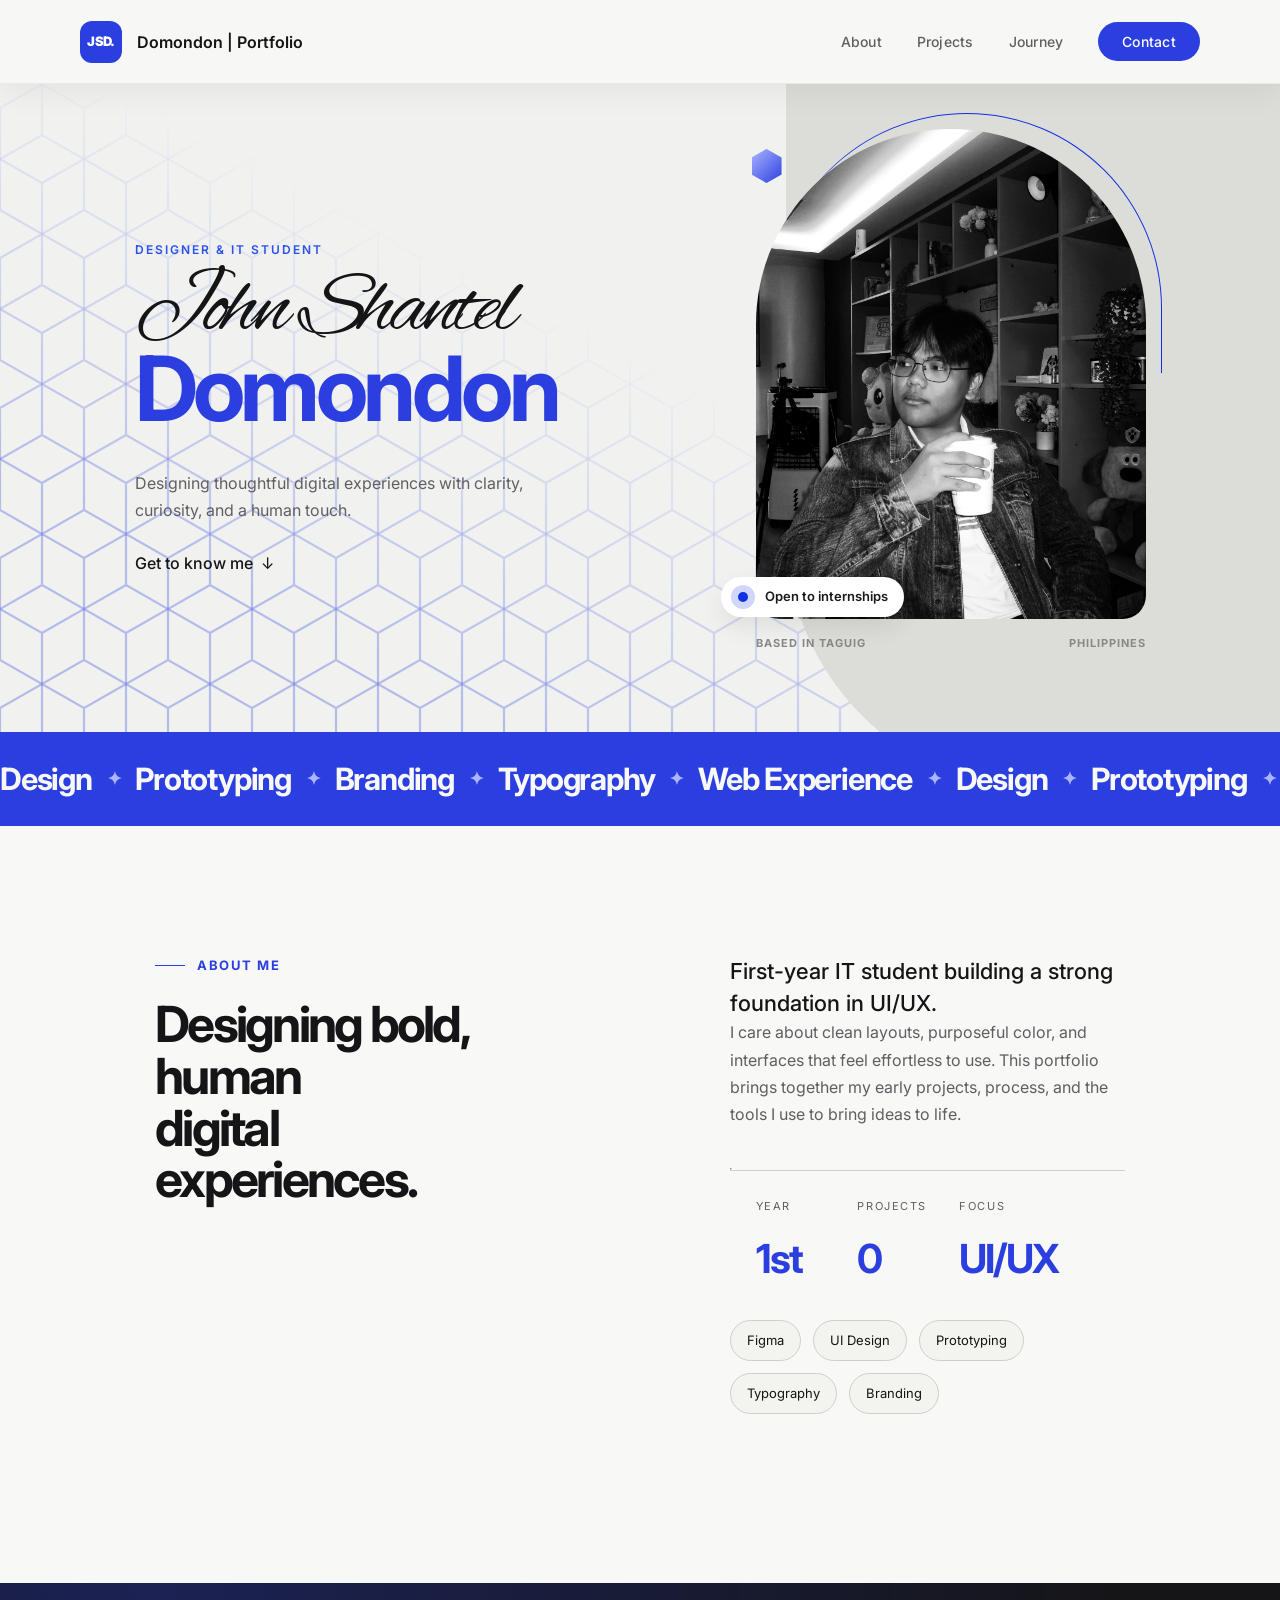
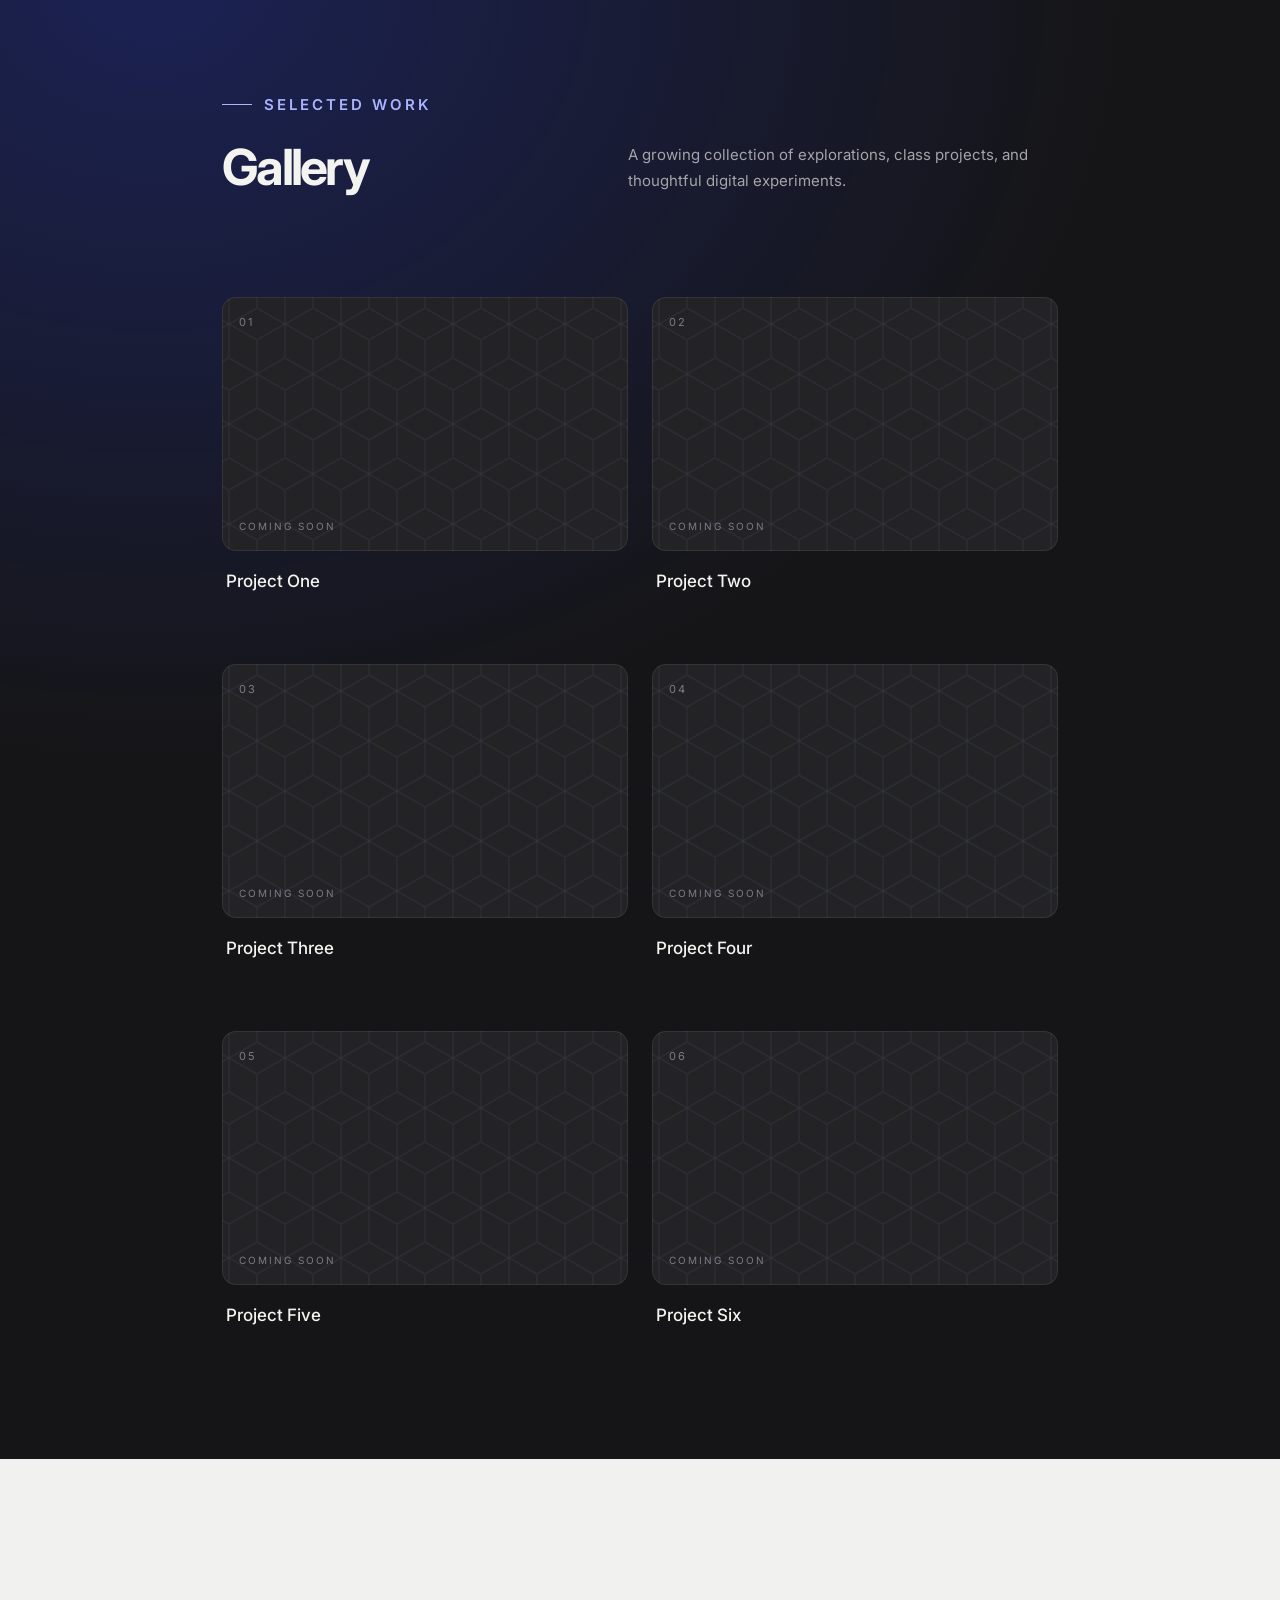
==== index.html @ c6bfe49c "change file location" ====
<!DOCTYPE html>
<html lang="en">
<head>
    <meta charset="UTF-8">
    <meta name="viewport" content="width=device-width, initial-scale=1.0">
    <link rel="stylesheet" href="style.css">
    <link rel="preconnect" href="https://fonts.googleapis.com">
    <link rel="preconnect" href="https://fonts.gstatic.com" crossorigin>
    <link href="https://fonts.googleapis.com/css2?family=Inter:wght@400;500;600;700;800;900&display=swap" rel="stylesheet">
    <link href="https://fonts.googleapis.com/css2?family=Alex+Brush&family=Caveat:wght@700&family=Dancing+Script:wght@700&family=Satisfy&display=swap" rel="stylesheet">
    <title>Domondon | Portfolio</title>
</head>
<body>
    <header class="main">
        <div class="logo-wrapper">
            <div class="logo-badge">JSD.</div>
            <a href="#" class="logo-name">Domondon | Portfolio</a>
        </div>
        
        <nav class="nav-links">
    <!-- Change the href to match the section ID -->
    <a href="#about" class="nav-btn">About</a> 
    <a href="#Projects" class="nav-btn">Projects</a>
    <a href="#" class="nav-btn">Journey</a>
    <a href="#contact" class="contact-btn">Contact</a>
    </nav>

    </header>

    <div class="hero">

    <section class="home">
            <div class="hero-panel"></div>
        <div class="home-container ">
            <div class="home-text">
                <h4 class="home-desit">DESIGNER & IT STUDENT</h4>
                <h1 class="home-firstname">John Shantel<br><span class="home-lastname">Domondon</span></h1>
                <p class="tagline">Designing thoughtful digital experiences with clarity, curiosity, and a human touch.</p>
                <a href="#about" class="cta-link">Get to know me</a>
             </div>
   </div>
   
<div class="home-image-container">
        <!-- The offset blue border (Replaces your old ::before) -->
        <div class="decorative-outline"></div>
        <!-- The actual image in the arch -->
        <div class="arch-frame">    
            <img src="port.jpeg" alt="John Shantel">
        </div>
        
        <!-- The floating badge -->
        <div class="internship-badge">
            <div class="badge-icon-wrapper"><span class="dot"></span></div>
            Open to internships
        </div>
        
        <!-- Bottom Location Text -->
        <div class="image-footer">
            <span class="caption-left">BASED IN TAGUIG</span>
            <span class="caption-right">PHILIPPINES</span>
        </div>
    </div>
</div>
    </section>
</section>
<section>
  <div class="skills-banner">
    <div class="skill-track">
        <span class="track-text">Design <span class="star">✦</span> Prototyping <span class="star">✦</span> Branding <span class="star">✦</span> Typography <span class="star">✦</span> Web Experience <span class="star">✦</span></span>
        
        <span class="track-text">Design <span class="star">✦</span> Prototyping <span class="star">✦</span> Branding <span class="star">✦</span> Typography <span class="star">✦</span> Web Experience <span class="star">✦</span></span>
        
        <span class="track-text">Design <span class="star">✦</span> Prototyping <span class="star">✦</span> Branding <span class="star">✦</span> Typography <span class="star">✦</span> Web Experience <span class="star">✦</span></span>
        
        <span class="track-text">Design <span class="star">✦</span> Prototyping <span class="star">✦</span> Branding <span class="star">✦</span> Typography <span class="star">✦</span> Web Experience <span class="star">✦</span></span>
    </div>
</div>
</section>

<section class="about-section" id="about">
    <div class="about-container">
        
        <!-- Left Column: Large Heading -->
        <div class="about-left">
            <div class="section-label">
                <span class="label-line"></span> ABOUT ME
            </div>
            <h2 class="about-left-text">Designing bold,<br>human<br>digital<br>experiences.</h2>
        </div>

        <!-- Right Column: Details, Stats, and Tags -->
        <div class="about-right">
            <h2 class="about-right1">First-year IT student building a strong foundation in UI/UX.</h2>
            
        <div class="about-right2"> 
            <p>I care about clean layouts, purposeful color, and interfaces that feel effortless to use. This portfolio brings together my early projects, process, and the tools I use to bring ideas to life.</p>
        </div>  

            <hr class="about-divider">
            
            <div class="stats-row">
                <div class="stat-block">
                    <span class="stat-title">YEAR</span>
                    <span class="stat-number">1st</span>
                </div>
                <div class="stat-block">
                    <span class="stat-title">PROJECTS</span>
                    <span class="stat-number">0</span>
                </div>
                <div class="stat-block">
                    <span class="stat-title">FOCUS</span>
                    <span class="stat-number">UI/UX</span>
                </div>
            </div>

            <div class="tags-row">
                <span class="pill-tag">Figma</span>
                <span class="pill-tag">UI Design</span>
                <span class="pill-tag">Prototyping</span>
                <span class="pill-tag">Typography</span>
                <span class="pill-tag">Branding</span>
            </div>
        </div>
        
    </div>


 </section> 

<section class="projects-section" id="Projects">
    <div class="projects-container">

        <div class="works-label">
            <span class="section-line"></span>
            <span class="works">Selected Work</span>
        </div>

        <div class="projects-head">
            <span class="gallery-text">Gallery</span>
            <span class="brief">A growing collection of explorations, class projects, and thoughtful digital experiments.</span>
        </div>

        <div class="gallery-container">

            <article class="gallery-projects">
                <div class="project-thumb">
                    <span class="view-pill">View project ↗</span>
                    <span class="project-no">01</span>
                    <span class="coming-soon">COMING SOON</span>
                </div>
                <div class="project-meta">
                    <div>
                        <span class="project-item">Project One</span>
                    </div>
                </div>
            </article>

            <article class="gallery-projects">
                <div class="project-thumb">
                    <span class="view-pill">View project ↗</span>
                    <span class="project-no">02</span>
                    <span class="coming-soon">COMING SOON</span>
                </div>
                <div class="project-meta">
                    <div>
                        <span class="project-item">Project Two</span>
                    </div>
                </div>


            </article>

                        <article class="gallery-projects">
                <div class="project-thumb">
                    <span class="view-pill">View project ↗</span>
                    <span class="project-no">03</span>
                    <span class="coming-soon">COMING SOON</span>
                </div>
                <div class="project-meta">
                    <div>
                        <span class="project-item">Project Three</span>
                    </div>
                </div>
            </article>

            </article>

                        <article class="gallery-projects">
                <div class="project-thumb">
                    <span class="view-pill">View project ↗</span>
                    <span class="project-no">04</span>
                    <span class="coming-soon">COMING SOON</span>
                </div>
                <div class="project-meta">
                    <div>
                        <span class="project-item">Project Four</span>
                    </div>
                </div>
            </article>


            </article>

                        <article class="gallery-projects">
                <div class="project-thumb">
                    <span class="view-pill">View project ↗</span>
                    <span class="project-no">05</span>
                    <span class="coming-soon">COMING SOON</span>
                </div>
                <div class="project-meta">
                    <div>
                        <span class="project-item">Project Five</span>
                    </div>
                </div>
            </article>

            </article>

                        <article class="gallery-projects">
                <div class="project-thumb">
                    <span class="view-pill">View project ↗</span>
                    <span class="project-no">06</span>
                    <span class="coming-soon">COMING SOON</span>
                </div>
                <div class="project-meta">
                    <div>
                        <span class="project-item">Project Six</span>
                    </div>  
                </div>
            </article>
        </div>
    </div>
</section>





</section>



<script>
  const hero = document.querySelector('.hero');
  let mx = 0, my = 0, inside = false;

  function updateSpotlight() {  
    const r = hero.getBoundingClientRect();
    hero.style.setProperty('--x', (mx - r.left) + 'px');
    hero.style.setProperty('--y', (my - r.top) + 'px');

    // on only while the mouse is over the navbar or the hero
    hero.classList.toggle('is-active', inside && my <= r.bottom);
  }

  document.addEventListener('mousemove', (e) => {
    mx = e.clientX;
    my = e.clientY;
    inside = true;
    updateSpotlight();
  });

  // hide when the mouse leaves the browser window
  document.documentElement.addEventListener('mouseleave', () => {
    inside = false;
    hero.classList.remove('is-active');
  });

  window.addEventListener('scroll', () => { if (inside) updateSpotlight(); });

const header = document.querySelector('header.main');
window.addEventListener('scroll', () => {
    header.classList.toggle('scrolled', window.scrollY > 40);
});


document.querySelectorAll('.project-thumb').forEach((card) => {
  card.addEventListener('mousemove', (e) => {
    const r = card.getBoundingClientRect();
    card.style.setProperty('--mx', (e.clientX - r.left) + 'px');
    card.style.setProperty('--my', (e.clientY - r.top) + 'px');
  });
});

</script>   

</body>
</html>
---- style.css ----
/* Base Resets */
* {
    margin: 0;
    padding: 0;
    box-sizing: border-box;
    font-family: 'Inter', sans-serif;
}

html {
    scroll-behavior: smooth;
}

body {
    background-color: #f1f2f0; /* Light off-white background matching the target */
    line-height: 1.5;
    width: 100%;
    height: 4316px;
    margin: 0 auto; 
    overflow-x: hidden; /* Centers the content horizontally */

}

/* --- Header Styles --- */
header.main {
    display: flex;
    width: 100%;
    height: 84px;
    margin: 0 auto;
    padding: 0 80px;
    justify-content: space-between;
    align-items: center;
    
    position: sticky;
    top: 0px !important;
    margin-top: 0px !important;
    z-index: 100;
    
    background-color: rgba(248, 248, 246, 0.85); 
    backdrop-filter: blur(12px);
    border-bottom: 1px solid rgba(0, 0, 0, 0.05);
    box-shadow: 0 8px 32px rgba(0, 0, 0, 0.06);

    transition: height 0.3s ease, background-color 0.3s ease, box-shadow 0.3s ease;
}

header.main.scrolled {
    height: 68px;
    background-color: rgba(248, 248, 246, 0.95);
    box-shadow: 0 4px 20px rgba(43, 63, 224, 0.1);
}   

/* Logo Area */
.logo-wrapper {
    display: flex;
    align-items: center;
    gap: 15px;
}

.logo-badge {
    display: flex;
    width: 42px;
    height: 42px;
    align-items: center;
    justify-content: center;
    border-radius: 12px;
    background: #2B3FE0;
    color: #FFF;
    font-family: Inter;
    font-size: 13px;
    font-style: normal;
    font-weight: 900;
    letter-spacing: -0.6px;
    transition: transform 0.4s cubic-bezier(0.34, 1.56, 0.64, 1);
    animation: logo-drop 0.7s cubic-bezier(0.34, 1.56, 0.64, 1) both;
}

.logo-wrapper:hover .logo-badge {
   transform: scale(1.12) rotate(-6deg);
}

@keyframes logo-drop {
    from { opacity: 0; transform: translateY(-20px) scale(0.6); }
    to   { opacity: 1; transform: none; }
}

.logo-name {
    text-decoration: none;
    color: #151517;
    font-weight: 600;
    font-size: 16px;
    position: relative;
}

.logo-name::after {
    content: "";
    position: absolute;
    left: 0;
    bottom: -4px;
    width: 100%;
    height: 2px;
    background: #2B3FE0;
    transform: scaleX(0);
    transform-origin: right;
    transition: transform 0.3s ease;
}

.logo-wrapper:hover .logo-name::after {
    transform: scaleX(1);
    transform-origin: left;
}   

/* Navigation Area */
.nav-links {
    display: flex;
    align-items: center; /* Updated from flex-start to center so the button aligns vertically */
    gap: 34.825px; /* Preserves your exact original spacing */
}

.nav-links a {
    color: #5F5F63; /* Preserves your original grey text */
    font-family: Inter;
    font-size: 14px;
    font-style: normal;
    font-weight: 500;
    line-height: 19.5px; /* 150% */
    letter-spacing: 0.26px;
    text-decoration: none;
    transition: color 0.3s ease; /* Adds a smooth fade for the hover effect */
}

.nav-links a:not(.contact-btn) {
    position: relative;
    padding: 6px 0;
}

.nav-links a:not(.contact-btn)::after {
    content: "";
    position: absolute;
    left: 0;
    bottom: 0;
    width: 100%;
    height: 2px;
    background: #2B3FE0;
    transform: scaleX(0);
    transform-origin: right;
    transition: transform 0.3s ease;
}

.nav-links a:not(.contact-btn):hover::after {
    transform: scaleX(1);
    transform-origin: left;
}

.nav-links a:not(.contact-btn):hover {
    color: #2B3FE0; /* Text turns brand blue when hovered */
}

/* The solid Contact button */
.contact-btn {
    background-color: #2B3FE0;
    color: #ffffff !important; /* Overrides the standard grey */
    padding: 10px 24px;
    border-radius: 50px; /* Creates the modern pill shape */
    font-weight: 600; /* Slightly bolder for emphasis */
    transition: all 0.3s ease;
    box-shadow: 0 0 0 0 rgba(43, 63, 224, 0.4);
}

.contact-btn:hover {
    background-color: #1a2a9c; /* Darkens on hover */
    transform: translateY(-2px); /* Slight lift effect */
    box-shadow: 0 8px 24px rgba(43, 63, 224, 0.35);
}

/* --- Hero Section Styles --- */
.hero {
    position: relative;
    width: 100%;
    overflow: hidden;
}

.hero::before {
    content: "";
    position: absolute;
    inset: 0;
    background-image: url("data:image/svg+xml,%3Csvg xmlns='http://www.w3.org/2000/svg' width='56' height='100' viewBox='0 0 56 100'%3E%3Cpath d='M28 66L0 50L0 16L28 0L56 16L56 50L28 66L28 100' fill='none' stroke='%232B3FE0' stroke-opacity='0.3' stroke-width='1.5'/%3E%3Cpath d='M28 0L28 34L0 50L0 84L28 100L56 84L56 50L28 34' fill='none' stroke='%232B3FE0' stroke-opacity='0.3' stroke-width='1.5'/%3E%3C/svg%3E");
    background-size: 84px 150px;
    -webkit-mask-image: linear-gradient(to top right, #000 0%, #000 20%, transparent 55%);
    mask-image: linear-gradient(to top right, #000 0%, #000 20%, transparent 55%);
    pointer-events: none;
    z-index: 0;
    animation: honey-drift 15s linear infinite;
}

@keyframes honey-breathe {
    0%, 100% { opacity: 0.75; }   /* was 0.5 */
    50%      { opacity: 1; }
    to { background-position: 84px 150px; }
}
@keyframes honey-drift {
    to { background-position: 84px 150px; }
}

.hero-panel {
    position: absolute;
    top: -60px;                    /* cancels .home's top padding, so the panel starts at the hero's top edge */
    bottom: -60px;                 /* reaches the blue banner */
    left: calc(100% - 360px);      /* starts slightly inside the photo's left edge */
    right: calc(50% - 50vw);       /* runs to the right edge of the screen */
    background: #DCDDD8;
    border-radius: 0 0 0 260px;    /* big curve at the bottom-left only */
    z-index: -1;                   /* behind the photo and text, above the honeycomb */
}

.hero::after {
    content: "";
    position: absolute;
    inset: 0;
    background: radial-gradient(
        circle 260px at var(--x, 75%) var(--y, 45%),
        rgba(43, 63, 224, 0.18) 0%,
        transparent 70%
    );
    pointer-events: none;
    z-index: 0;
    opacity: 0;
    transition: opacity 0.4s ease;
}
.hero.is-active::after {
    opacity: 1;
}

.home {
    position: relative;
    z-index: 1;               /* keeps content above the honeycomb */
    display: flex;
    justify-content: space-between;
    align-items: center;
    max-width: 1011px;
    width: 100%;
    margin: 0 auto;
    padding: 60px 0;
}

.home-container {
     flex: 1;

}

.home-text > * {
    padding-right: 40px;
        opacity: 0;
    transform: translateY(20px);
    animation: fade-up 1s ease forwards;
}
.home-text > *:nth-child(2) { animation-delay: 0.3s; }
.home-text > *:nth-child(3) { animation-delay: 0.4s; }
.home-text > *:nth-child(4) { animation-delay: 0.5s; }

@keyframes fade-up {
    to { opacity: 1; transform: none; }
}

.home-desit{
color: #2B3FE0;
font-family: Inter;
font-size: 50px;
font-style: normal;
font-weight: 600;
line-height: 18px; /* 150% */
letter-spacing: 2.4px;
text-transform: uppercase;
}

.home-firstname {
   color: #151517;
    font-family: "Alex Brush";
    font-size: 90px;
    font-style: normal;
    font-weight: 400;
    line-height: 65.471px; /* 94% */
    letter-spacing: -4.527px;
}

.home-lastname {
    color: #2B3FE0;
    font-family: "Inter";
    font-size: 95x; /* Scaled down from 100px */
    font-style: normal;
    font-weight: 700;
    line-height: 88px; /* Adjusted to match new font size */
    letter-spacing: -4.527px;
}

.tagline{
 width: 407px;
 color: #5F5F63;
 font-family: Inter;
 font-size: 16px;
 font-style: normal;
 font-weight: 400;
 line-height: 26.4px; /* 165% */
 display: flex;
 padding: 34px 0 28px 0;
 flex-direction: column;
 align-items: flex-start;
}

.cta-link{
display: flex;
padding: 1.891px 268.422px 0 0;
align-items: center;
align-self: stretch;
color: #151517;
font-family: Inter;
font-size: 16px;
font-style: normal;
font-weight: 500;
line-height: 21px; /* 150% */
text-decoration: none;
}
.cta-link::after {
    content: "↓"; /* You can swap this for →, ←, or ↑ */
    font-weight: 400;
    transition: transform 0.3s ease; /* Prepares it for a smooth hover animation */
    margin-left: 8px; /* Adds a little space between the text and the arrow */
}

/* Bonus: Makes the arrow bounce down when you hover over the link */
.cta-link:hover::after {
    transform: translateY(4px); 
}   

.home-text h4 {
    color: #2c52ed;
    letter-spacing: 2px;
    font-size: 12px;
    margin-bottom: 20px;
    text-transform: uppercase;
}   

/* Container for the right side */
.home-image-container {
    position: relative;
    width: 390px; /* A balanced middle-ground width */
    margin-top: -15px; /* A softer lift that won't break the layout */
    margin-bottom: 20px;
}


.home-image-container::before {
    width: 56px;
    height: 64px;
    top: 50px;
    left: -40px;
}

.home-image-container::after {
    content: "";
    position: absolute;
    top: 20px;
    left: -4px;
    width: 30px;
    height: 34px;
    background: linear-gradient(135deg, #AAB4FF, #2B3FE0), rgba(43, 63, 224, 0.18);;
    clip-path: polygon(50% 0, 100% 25%, 100% 75%, 50% 100%, 0 75%, 0 25%);
    z-index: 3;
    animation: float 4s ease-in-out infinite reverse;
}

@keyframes float {
    50% { transform: translateY(-14px); }
}


/* 1. FIXED ARCH FRAME */
.arch-frame {
    position: relative;
    width: 100%;
    height: 490px; /* Scaled proportionally to the 390px width */
    border-radius: 200px 200px 24px 24px; 
    overflow: hidden; 
    z-index: 2;
}

/* 2. FIXED IMAGE (Replaces your old ::after) */
.arch-frame img {
    width: 100%;
    height: 100%;
    object-fit: cover; /* This entirely fixes the stretching issue! */
    filter: grayscale(100%);
    display: block;
    transform: scale(1.15); 
     transition: filter 0.5s ease, transform 0.5s ease;
}

.arch-frame:hover img {
    filter: grayscale(0%);
    transform: scale(1.2);
}

/* 3. FIXED BLUE OUTLINE (Replaces your old ::before) */
.decorative-outline {
    position: absolute;
    top: -16px; /* Tighter offset looks more deliberate */
    right: -16px;
    width: 100%;
    height: 260px; /* Adjusted to fit the new height perfectly */
    border-top: 1.5px solid #1230e3;
    border-right: 1.5px solid #1230e3;
    border-radius: 200px 200px 0 0;
    z-index: 1; 
    pointer-events: none;
}

/* 4. OVERHANGING BADGE */
.internship-badge {
    position: absolute;
    bottom: 35px; 
    left: -35px; /* Negative value pulls it outside the frame to the left */
    background: #ffffff;
    padding: 8px 16px 8px 10px; 
    border-radius: 50px;
    font-size: 13px;
    font-weight: 600;
    color: #1a1a1a;
    box-shadow: 0 10px 25px rgba(0,0,0,0.08);
    display: flex;
    align-items: center;
    gap: 10px;
    z-index: 3; /* Keeps badge above everything */
}

/* Circle behind the blue dot */
.badge-icon-wrapper {
    background-color: #d0d7fb;
    width: 24px;
    height: 24px;
    border-radius: 50%;
    display: flex;
    justify-content: center;
    align-items: center;
}

.internship-badge .dot {
    width: 10px;
    height: 10px;
    background-color: #1230e3;
    border-radius: 50%;
    animation: pulse 1s infinite;
}

@keyframes pulse {
    0%   { box-shadow: 0 0 0 0 rgba(18, 48, 227, 0.5); }
    70%  { box-shadow: 0 0 0 10px rgba(18, 48, 227, 0); }
    100% { box-shadow: 0 0 0 0 rgba(18, 48, 227, 0); }
}

/* 5. FOOTER TEXT */
.image-footer {
    display: flex;
    justify-content: space-between;
    margin-top: 16px;
    font-size: 11px;
    font-weight: 700;
    color: #888;
    letter-spacing: 1px;
}

.skills-banner {
    width: 100%;
    background-color: #2B3FE0;
    padding: 24px 0;
    overflow: hidden;
    white-space: nowrap; /* Forces everything to stay on one line */
   
}

/* 2. The moving track */
.skill-track {
    display: inline-flex;
    width: max-content; /* Critical: Tells the browser the exact width to animate */
    animation: scroll-marquee 20s linear infinite; 
}

/* 3. The text groups */
.track-text {
    color: #F8F8F6;
    display: inline-flex;
    align-items: center;
    font-family: Inter;
    font-size: 30.745px;
    font-style: normal;
    font-weight: 700;
    line-height: 46.118px; /* 150% */
    letter-spacing: -1.23px;
    
}

/* 4. Your custom stars (Your exact code) */
.star {
    color: #AAB4FF;
    font-size: 18.447px;
    font-style: normal;
    font-weight: 700;
    line-height: 27.671px; 
    letter-spacing: -1.23px;
    
    /* ADD THIS LINE: Creates a 15px gap on the left and right of every star */
    margin: 0 15px; 
}

/* 5. The Animation */
@keyframes scroll-marquee {
    0% { transform: translateX(-50%); }
    100% { transform: translateX(0%); }
}

/* --- ABOUT ME SECTION --- */
.about-section {
    width: 100%;
    /* Preserves your exact top/right/bottom/left padding */
    background: #F8F8F6;
    scroll-margin-top: 84px;
}

/* Creates the 50/50 two-column split */
.about-container {
    display: grid;
    max-width: 1050px; /* Changed from fixed 'width' to 'max-width' for responsiveness */
    margin: 0 auto; /* THE FIX: Centers the entire block on your screen */
    padding: 130px 40px; /* Adjusts top/bottom breathing room */
    column-gap: 100px;
    
    /* Uses flexible fractions instead of rigid 417px / 308px limits */
    grid-template-columns: 1.2fr 1fr; 
}

/* --- LEFT COLUMN STYLES --- */
.section-label {
    display: flex;
    align-items: center;
    gap: 12px;
    color: #2B3FE0; /* Your Brand Blue */
    font-size: 13px;
    font-weight: 700;
    letter-spacing: 1.5px;
    text-transform: uppercase;
    margin-bottom: 24px;
}

.label-line {
    width: 30px;
    height: 1px;
    background-color: #2B3FE0;
}

.about-left{
display: flex;
flex-direction: column;
align-items: flex-start;
align-self: stretch;
grid-row: 1 / span 1;
grid-column: 1 / span 1;
justify-self: stretch;
}

.about-left-text {
    color: #151517;
font-family: Inter;
font-size: 49.75px;
font-style: normal;
font-weight: 700;
line-height: 51.74px; /* 104% */
letter-spacing: -2.736px;
}

/* --- RIGHT COLUMN STYLES --- */
.about-right{
display: flex;
height: 497px;
flex-direction: column;
align-items: flex-start;
align-self: end;
grid-row: 1 / span 1;
grid-column: 2 / span 1;
justify-self: stretch;
}

.about-right1 {
color: #151517;
font-family: Inter;
font-size: 22px;
font-style: normal;
font-weight: 500;
line-height: 31.9px; /* 145% */ 
}

.about-right2 {
color: #5F5F63;
font-family: Inter;
font-size: 16px;
font-style: normal;
font-weight: 400;
line-height: 28px; /* 175% */
}

.about-right p {
    font-size: 16px;
    color: #5F5F63; /* Matches your grey nav text */
    line-height: 1.7;
    margin-bottom: 40px;
}


/* --- STATS GRID --- */

.stats-row {
display: grid;
height: 116px;
padding: 26px;
align-self: stretch;
grid-template-rows:  115.25px;
grid-template-columns:    101.94px 101.94px 104.84px;
border-top: 1px solid #CFCFCA;
}

.stat-block {
    display: flex;
    flex-direction: column;
    gap: 8px;
}

.stat-title {
    color: #5F5F63;
    font-family: Inter;
    font-size: 11px;
    font-style: normal;
    font-weight: 400;
    line-height: 19.25px; /* 175% */
    letter-spacing: 1.54px;
    text-transform: uppercase;
}

.stat-number {
    color: #2B3FE0;
    font-family: Inter;
    font-size: 40px;
    font-style: normal;
    font-weight: 700;
    line-height: 70px; /* 175% */
    letter-spacing: -2px;
}

/* --- TAG PILLS --- */
.tags-row {
    display: flex;
    flex-wrap: wrap; /* This allows items to sit side-by-side and wrap to the next line */
    gap: 12px;
    padding-top: 34px;
    align-items: flex-start;
    align-self: stretch;
}

.pill-tag {
    /* Keep all your existing styles here */
    display: inline-flex;
    height: 41px;
    padding: 0 16px;
    align-items: center;
    justify-content: center;
    border-radius: 999px;
    border: 1px solid #CFCFCA;
    background: #F3F3F0;
    font-size: 13px;
    color: #151517;
    
    /* Add these two lines for smooth animation and interactivity */
    transition: all 0.3s ease;
    cursor: pointer; 
}

.pill-tag:hover {
    background-color: #2B3FE0; /* Fills with your brand blue */
    color: #ffffff; /* Changes text to white */
    border-color: #2B3FE0; /* Updates the border to match */
    transform: translateY(-2px); /* Adds a premium subtle lift */
}


.projects-section {
    display: flex;
    padding: 109.45px 79.6px;
    flex-direction: column;
    align-items: flex-start;
    align-self: stretch;
    background: radial-gradient(168.88% 117.16% at 12% 0%, rgba(43, 63, 224, 0.30) 0%, rgba(43, 63, 224, 0.00) 45.03%), #151517;
    color: #F8F8F6;          /* NEW: light text on the dark background */
}

.projects-container {
    width: 100%;
    max-width: 836px;
    min-height: 1216px;
    margin: 0 auto;          /* centers the content on wide screens */
    display: flex;
    flex-direction: column;
    align-items: flex-start;
    /* no background here anymore */
}

.works-label {
    display: flex;
    align-items: center;     /* centers the line with the text */
    gap: 12px;               /* space between the line and the text */
    margin-bottom: 24px;
}

.section-line {
    width: 30px;
    height: 1px;
    background: #AAB4FF;
}

.works-container{
display: flex;
width: 836px;
justify-content: space-between;
align-items: flex-end;
}

.works {
    color: #AAB4FF;
    font-family: Inter;
    font-size: 15px;
    font-weight: 600;
    line-height: 25.5px;
    letter-spacing: 3px;
    text-transform: uppercase;
}

.projects-head {
    display: flex;
    justify-content: space-between;   /* title left, description right */
    align-items: flex-end;            /* bottoms line up */
    width: 100%;
    gap: 40px;
    margin-bottom: 40px;              /* space before the cards */
}

.gallery-text{
color: #F3F3F0;
font-family: Inter;
font-size: 49.75px;
font-style: normal;
font-weight: 700;
line-height: 51.74px; /* 104% */
letter-spacing: -2.736px;
}


.brief {
    width: 430px;
    color: #A4A4A9;
    font-family: Inter;
    font-size: 15px;
    font-style: normal;
    font-weight: 400;
    line-height: 25.5px;    /* 170% */
}

/* Two cards side by side: 406 + 24 + 406 = 836 */
.gallery-container {
    display: grid;                      /* your file also has "display: flex" and "inline-grid" here, so remove both */
    width: 100%;
    height: 1116px;                     /* 1052 from Figma + 64 top padding */
    padding-top: 64px;
    grid-template-columns: repeat(2, 406px);
    grid-template-rows: repeat(3, 318.69px);
    column-gap: 24px;
    row-gap: 48px;
    align-content: start;
}

.gallery-projects {
    display: flex;
    flex-direction: column;
    width: 406px;
    /* removed height: 254px, because the text under the card needs room */
}

/* The dark card */
.project-thumb {
    position: relative;
    width: 406px;
    height: 254px;
    border-radius: 14px;
    border: 1px solid rgba(255, 255, 255, 0.08);
    background: #232326;
    overflow: hidden;
    transition: transform 0.3s ease, border-color 0.3s ease;
     background:
        url("data:image/svg+xml,%3Csvg xmlns='http://www.w3.org/2000/svg' width='56' height='100' viewBox='0 0 56 100'%3E%3Cpath d='M28 66L0 50L0 16L28 0L56 16L56 50L28 66L28 100' fill='none' stroke='%23AAB4FF' stroke-opacity='0.06' stroke-width='1.5'/%3E%3Cpath d='M28 0L28 34L0 50L0 84L28 100L56 84L56 50L28 34' fill='none' stroke='%23AAB4FF' stroke-opacity='0.06' stroke-width='1.5'/%3E%3C/svg%3E") center / 56px 100px,
        #232326;
}


.view-pill {
    position: absolute;
    right: 16px;
    bottom: 16px;
    padding: 8px 16px;
    border-radius: 999px;
    background: #2B3FE0;
    color: #fff;
    font-size: 12px;
    font-weight: 600;
    z-index: 3;
    opacity: 0;
    transform: translateY(10px);
    transition: opacity 0.3s ease, transform 0.3s ease;
}
.project-thumb:hover .view-pill {
    opacity: 1;
    transform: none;
}


.gallery-projects:hover .project-thumb {
    transform: translateY(-4px);
    border-color: #2B3FE0;
}

.project-thumb::before {
    content: "";
    position: absolute;
    inset: 0;
    background: radial-gradient(
        300px circle at var(--mx, 50%) var(--my, 50%),
        rgba(43, 63, 224, 0.28),
        transparent 70%
    );
    opacity: 0;
    transition: opacity 0.3s ease;
    pointer-events: none;
    z-index: 0;
}

.project-thumb::after {
    content: "";
    position: absolute;
    inset: 0;
    padding: 1.5px;                      /* ring thickness */
    border-radius: inherit;
    background: radial-gradient(
        200px circle at var(--mx, 50%) var(--my, 50%),
        rgba(170, 180, 255, 0.95),
        transparent 70%
    );
    -webkit-mask: linear-gradient(#000 0 0) content-box, linear-gradient(#000 0 0);
    -webkit-mask-composite: xor;
    mask: linear-gradient(#000 0 0) content-box, linear-gradient(#000 0 0);
    mask-composite: exclude;             /* cuts out the middle, leaving only the ring */
    opacity: 0;
    transition: opacity 0.3s ease;
    pointer-events: none;
    z-index: 2;
}

.project-thumb:hover::before,
.project-thumb:hover::after {
    opacity: 1;
}

/* keep the card text above the glow */
.project-no,
.coming-soon {
    z-index: 1;
}

/* Text on the card */
.project-no {
    position: absolute;
    top: 16px;
    left: 16px;
    font-size: 11px;
    letter-spacing: 2px;
    color: #7c7c83;
}
.coming-soon {
    position: absolute;
    left: 16px;
    bottom: 16px;
    font-size: 10px;
    letter-spacing: 2px;
    color: #7c7c83;
}

/* Text under the card */
.project-meta {
   display: flex;
padding: 18px 4px 0 4px;
justify-content: space-between;
align-items: center;
align-self: stretch;
}


.project-item {
    color: #F3F3F0;
font-family: Inter;
font-size: 17px;
font-style: normal;
font-weight: 500;
line-height: 25.5px; /* 150% */;
}
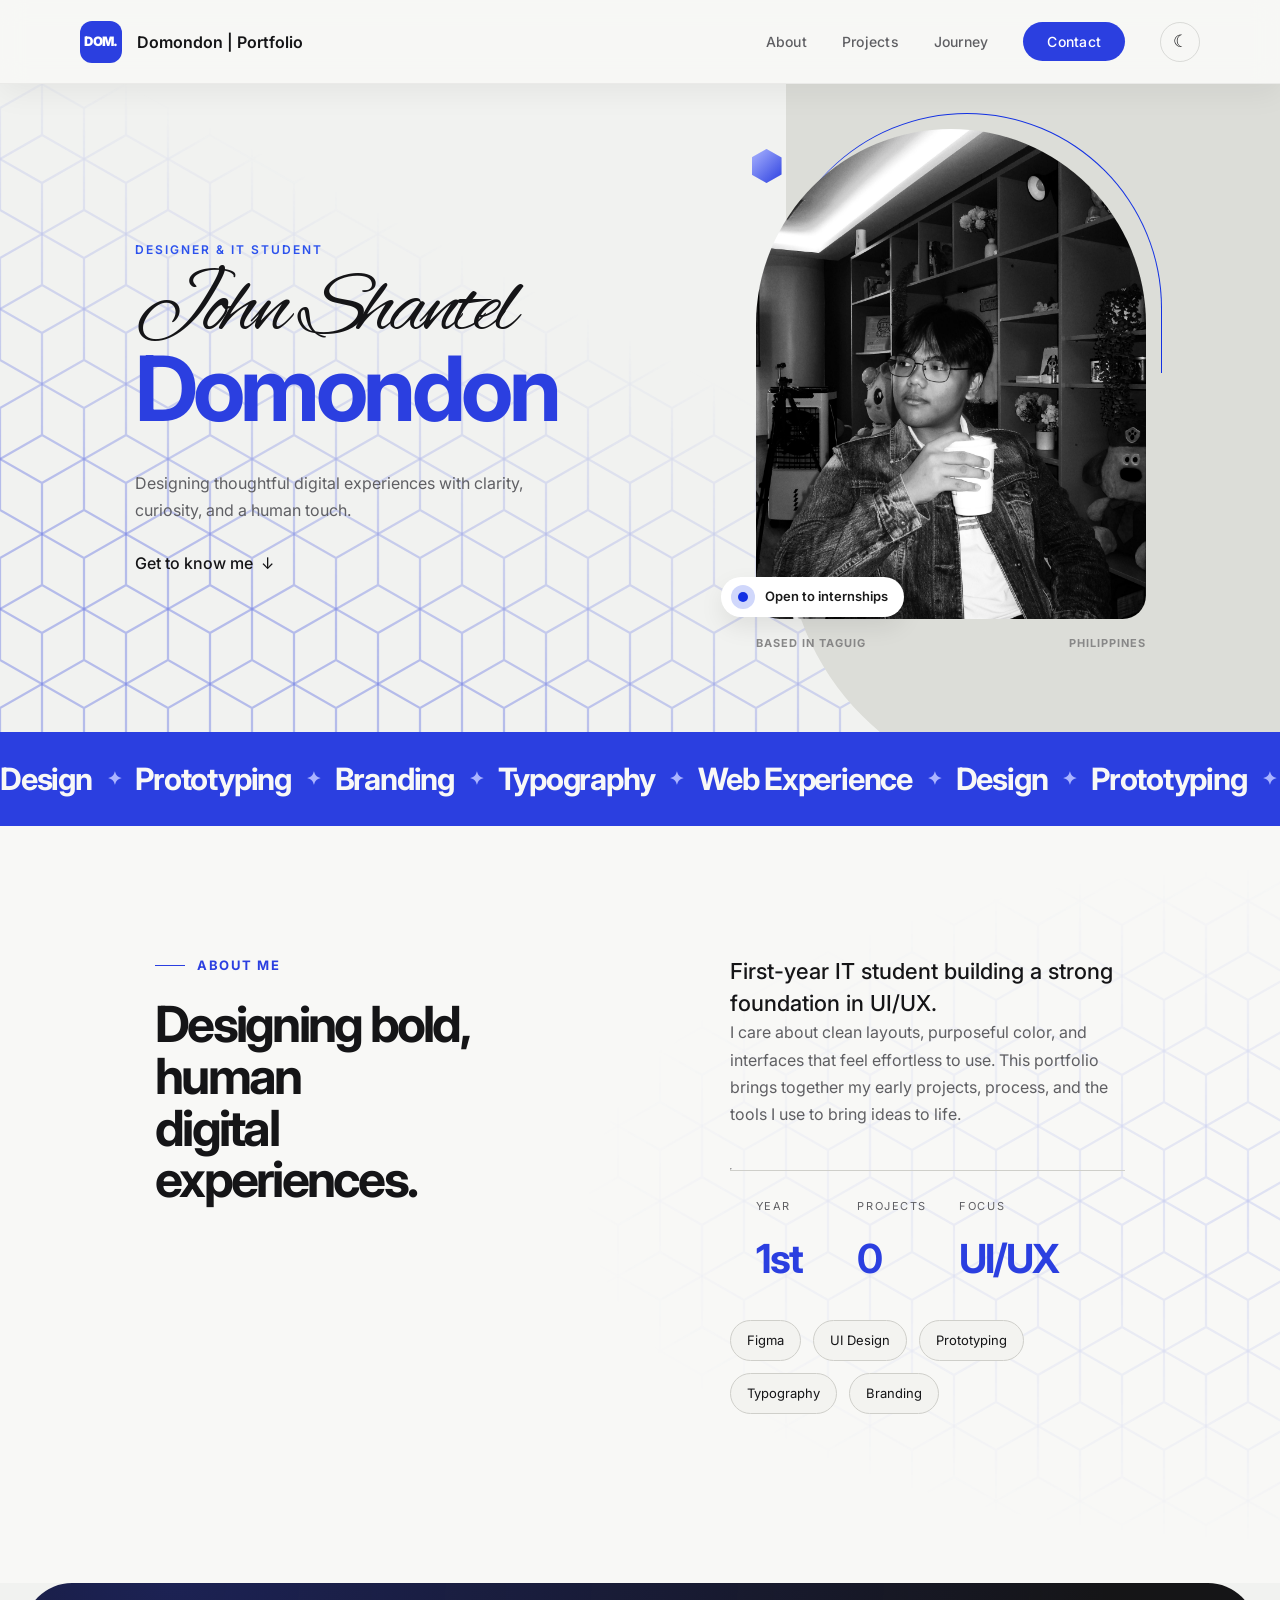
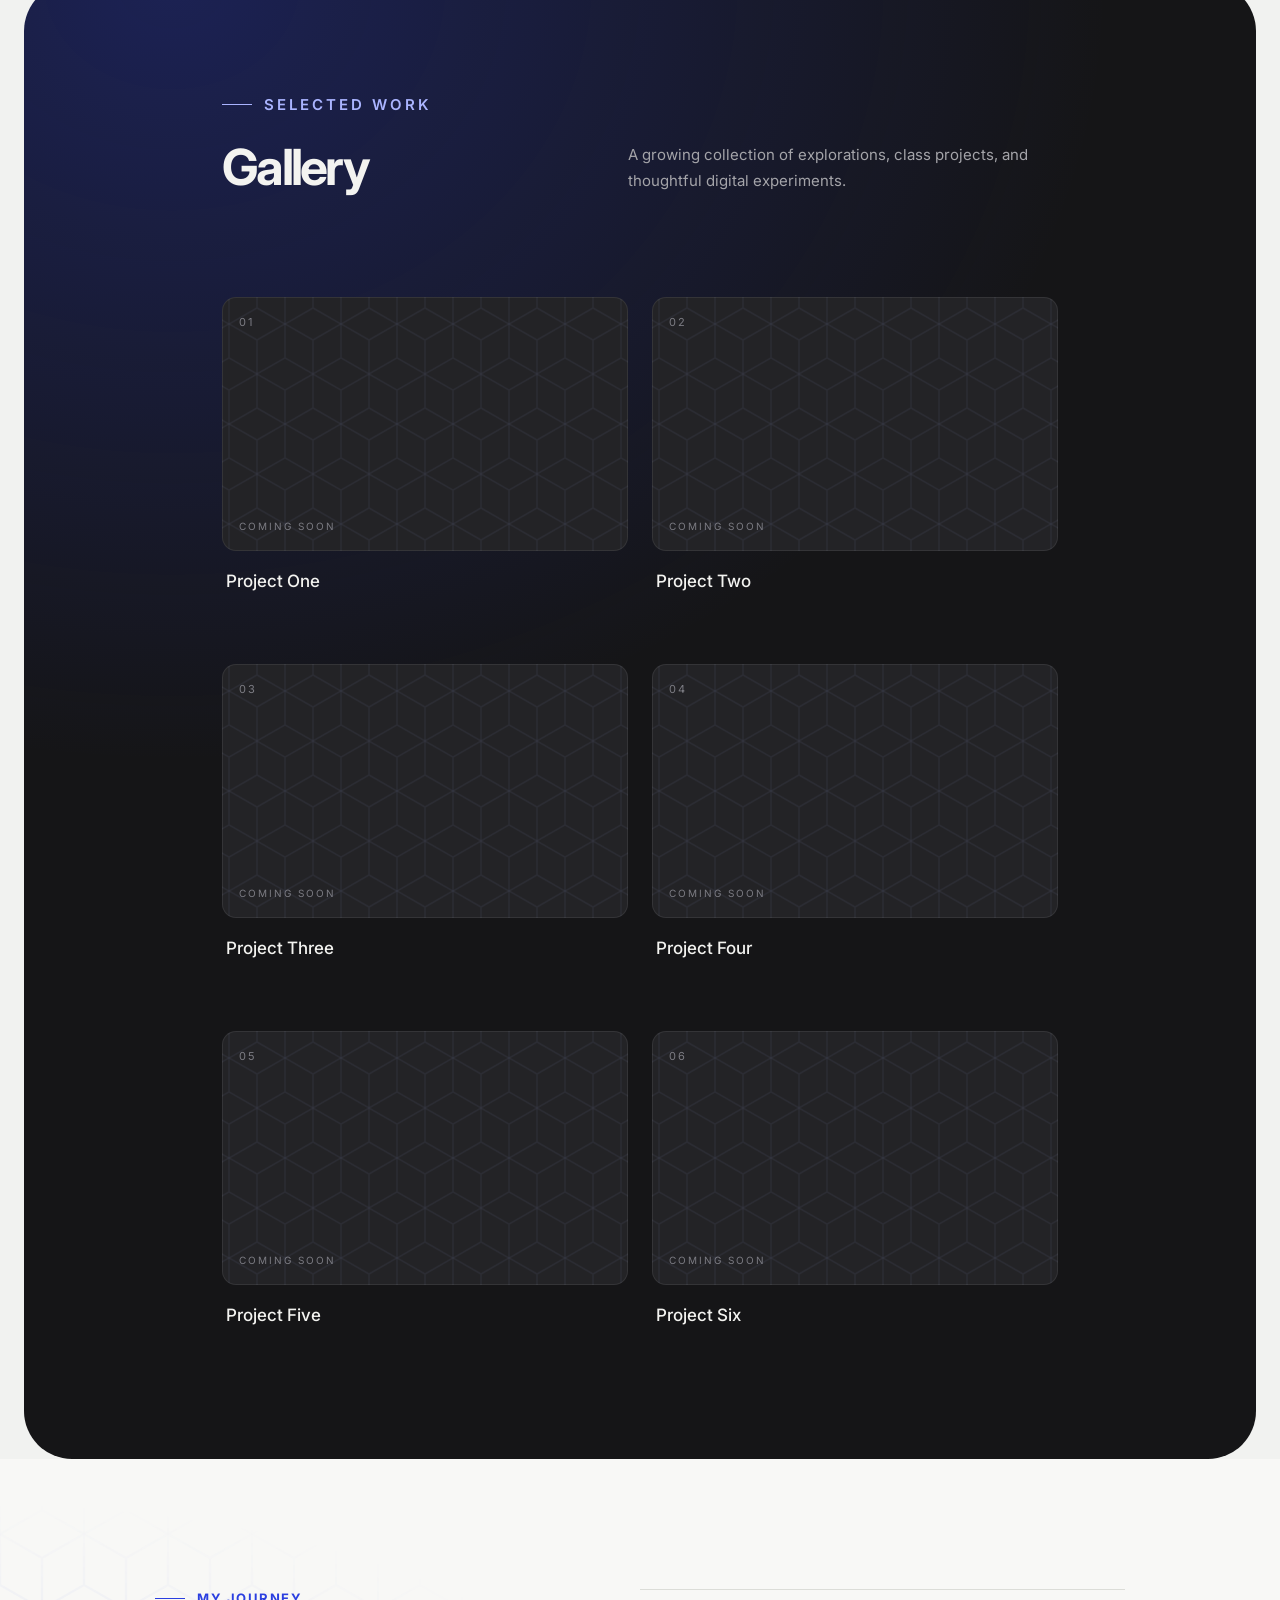
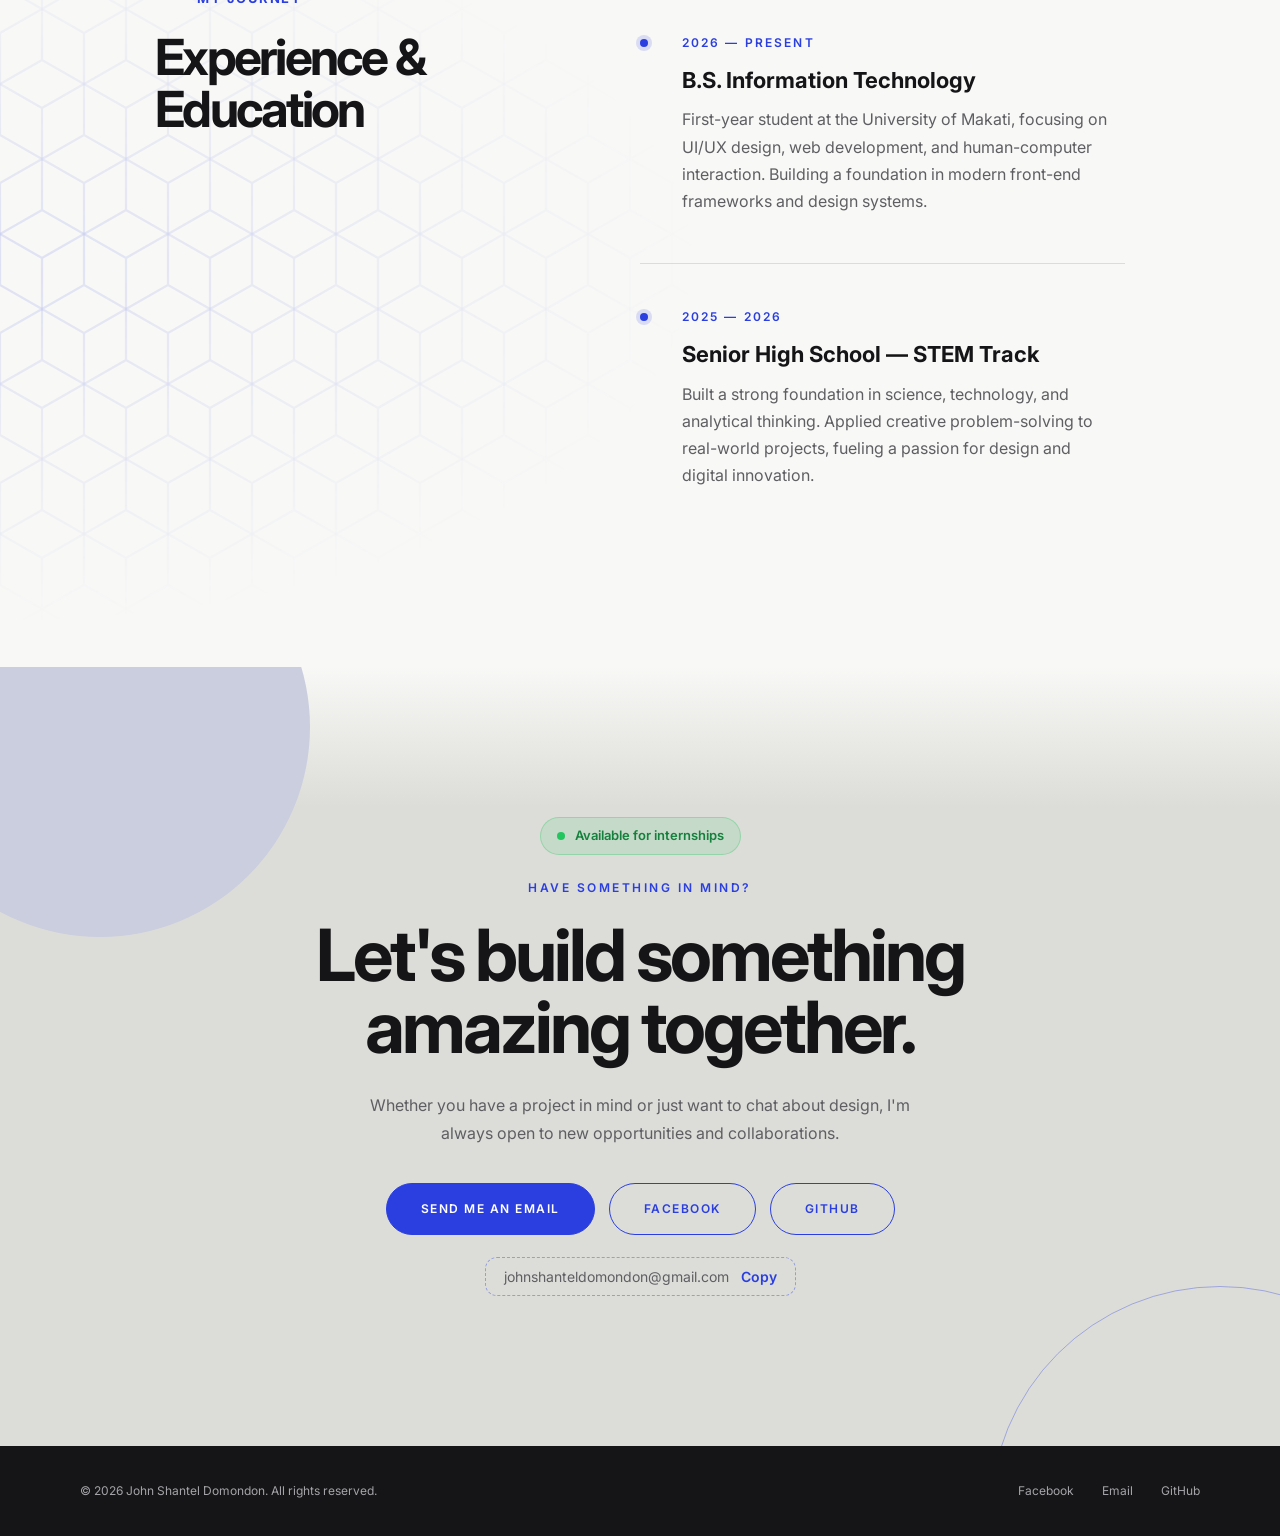
==== commit d52bec70: "Final Changes" ====
--- a/index.html
+++ b/index.html
@@ -8,22 +8,28 @@
     <link rel="preconnect" href="https://fonts.gstatic.com" crossorigin>
     <link href="https://fonts.googleapis.com/css2?family=Inter:wght@400;500;600;700;800;900&display=swap" rel="stylesheet">
     <link href="https://fonts.googleapis.com/css2?family=Alex+Brush&family=Caveat:wght@700&family=Dancing+Script:wght@700&family=Satisfy&display=swap" rel="stylesheet">
+    <link rel="stylesheet" href="style.css">
+    <link rel="stylesheet" href="darkmode.css">
     <title>Domondon | Portfolio</title>
 </head>
 <body>
     <header class="main">
         <div class="logo-wrapper">
-            <div class="logo-badge">JSD.</div>
+            <div class="logo-badge">DOM.</div>
             <a href="#" class="logo-name">Domondon | Portfolio</a>
         </div>
         
         <nav class="nav-links">
-    <!-- Change the href to match the section ID -->
-    <a href="#about" class="nav-btn">About</a> 
+    <a href="#about" class="nav-btn">About</a>
     <a href="#Projects" class="nav-btn">Projects</a>
-    <a href="#" class="nav-btn">Journey</a>
+    <a href="#journey" class="nav-btn">Journey</a>
     <a href="#contact" class="contact-btn">Contact</a>
-    </nav>
+
+    <button class="theme-toggle" id="themeToggle" aria-label="Toggle dark mode">
+        <span class="icon-moon">☾</span>
+        <span class="icon-sun">☀</span>
+    </button>
+</nav>
 
     </header>
 
@@ -239,6 +245,92 @@
 </section>
 
 
+<section class="journey-section" id="journey">
+    <div class="journey-container">
+
+        <!-- Left column -->
+        <div class="journey-left">
+            <div class="section-label">
+                <span class="label-line"></span> MY JOURNEY
+            </div>
+            <h2 class="journey-left-text1">Experience &amp;<br>Education</h2>
+        </div>
+
+        <!-- Right column: timeline -->
+        <div class="timeline">
+
+            <div class="timeline-item">
+                <span class="timeline-dot"></span>
+                <h4 class="journey-date">2026 — PRESENT</h4>
+                <h3 class="journey-head1">B.S. Information Technology</h3>
+                <p class="journey-right-text1">
+                    First-year student at the University of Makati, focusing on UI/UX design, web development, and human-computer interaction. Building a foundation in modern front-end frameworks and design systems.
+                </p>
+            </div>
+
+            <div class="timeline-item">
+                <span class="timeline-dot"></span>
+                <h4 class="journey-date">2025 — 2026</h4>
+                <h3 class="journey-head1">Senior High School — STEM Track</h3>
+                <p class="journey-right-text1">
+                    Built a strong foundation in science, technology, and analytical thinking. Applied creative problem-solving to real-world projects, fueling a passion for design and digital innovation.
+                </p>
+            </div>
+
+        </div>
+    </div>
+</section>
+
+<section class="contact-section" id="contact">
+    <div class="contact-circle-fill"></div>
+    <div class="contact-circle-outline"></div>
+
+    <div class="contact-content">
+        <div class="contact-status">
+            <span class="status-dot"></span> Available for internships
+        </div>
+
+        <span class="contact-label">HAVE SOMETHING IN MIND?</span>
+        <h2 class="contact-title">Let's build something<br>amazing together.</h2>
+        <p class="contact-text">
+            Whether you have a project in mind or just want to chat about design, I'm always open to new opportunities and collaborations.
+        </p>
+
+        <div class="contact-actions">
+            <a href="mailto:johnshanteldomondon@gmail.com" class="contact-cta">SEND ME AN EMAIL</a>
+            <a href="https://www.facebook.com/johnshantel.domondon" class="contact-cta contact-cta-outline" target="_blank" rel="noopener noreferrer">FACEBOOK</a>
+            <a href="https://github.com/domsblvd" class="contact-cta contact-cta-outline" target="_blank" rel="noopener noreferrer">GITHUB</a>
+        </div>
+         <button class="copy-email" id="copyEmail" data-email="johnshanteldomondon@gmail.com">
+        johnshanteldomondon@gmail.com<span>Copy</span>
+            </button>
+
+    </div>
+</section>
+
+<footer class="site-footer">
+    <p class="footer-copy">© 2026 John Shantel Domondon. All rights reserved.</p>
+    <nav class="footer-links">
+        <a href="https://www.facebook.com/johnshantel.domondon" target="_blank" rel="noopener noreferrer">Facebook</a>
+        <a href="mailto:johnshanteldomondon@gmail.com">Email</a>
+        <a href="https://github.com/domsblvd" target="_blank" rel="noopener noreferrer">GitHub</a>
+    </nav>
+</footer>
+
+
+<script>
+  const savedTheme = localStorage.getItem('theme');
+  if (savedTheme) document.documentElement.setAttribute('data-theme', savedTheme);
+
+  const themeBtn = document.getElementById('themeToggle');
+themeBtn.addEventListener('click', () => {
+  const root = document.documentElement;
+  const next = root.getAttribute('data-theme') === 'dark' ? 'light' : 'dark';
+  root.setAttribute('data-theme', next);
+  localStorage.setItem('theme', next);
+});
+</script>
+
 
 <script>
   const hero = document.querySelector('.hero');
@@ -282,6 +374,25 @@
   });
 });
 
+
+const revealObserver = new IntersectionObserver((entries) => {
+  entries.forEach((entry) => {
+    if (entry.isIntersecting) {
+      entry.target.classList.add('visible');
+      revealObserver.unobserve(entry.target);
+    }
+  });
+}, { threshold: 0.15 });
+
+document.querySelectorAll('.reveal').forEach((el) => revealObserver.observe(el));
+
+const copyBtn = document.getElementById('copyEmail');
+copyBtn.addEventListener('click', () => {
+  navigator.clipboard.writeText(copyBtn.dataset.email);
+  const label = copyBtn.querySelector('span');
+  label.textContent = 'Copied!';
+  setTimeout(() => (label.textContent = 'Copy'), 1500);
+});
 </script>   
 
 </body>
--- a/style.css
+++ b/style.css
@@ -14,7 +14,6 @@
     background-color: #f1f2f0; /* Light off-white background matching the target */
     line-height: 1.5;
     width: 100%;
-    height: 4316px;
     margin: 0 auto; 
     overflow-x: hidden; /* Centers the content horizontally */
 
@@ -701,7 +700,6 @@
 .projects-container {
     width: 100%;
     max-width: 836px;
-    min-height: 1216px;
     margin: 0 auto;          /* centers the content on wide screens */
     display: flex;
     flex-direction: column;
@@ -772,8 +770,7 @@
 /* Two cards side by side: 406 + 24 + 406 = 836 */
 .gallery-container {
     display: grid;                      /* your file also has "display: flex" and "inline-grid" here, so remove both */
-    width: 100%;
-    height: 1116px;                     /* 1052 from Figma + 64 top padding */
+    width: 100%;   
     padding-top: 64px;
     grid-template-columns: repeat(2, 406px);
     grid-template-rows: repeat(3, 318.69px);
@@ -914,3 +911,470 @@
 font-weight: 500;
 line-height: 25.5px; /* 150% */;
 }
+
+/* --- JOURNEY SECTION --- */
+.journey-section {
+    width: 100%;
+    background: #F8F8F6;
+    scroll-margin-top: 84px;          /* so the sticky navbar doesn't cover it */
+}
+
+/* Same pattern as .about-container, so both sections line up */
+.journey-container {
+    display: grid;
+    max-width: 1050px;
+    margin: 0 auto;                   /* centers the block */
+    padding: 130px 40px;
+    grid-template-columns: 1fr 1.2fr;
+    column-gap: 80px;
+    align-items: start;
+}
+
+/* Left */
+.journey-left-text1 {
+    color: #151517;
+    font-family: Inter;
+    font-size: 49.75px;
+    font-weight: 700;
+    line-height: 51.74px;
+    letter-spacing: -2.736px;
+}
+
+/* Right: timeline */
+.timeline {
+    display: flex;
+    flex-direction: column;
+}
+
+.timeline-item {
+    position: relative;
+    border-top: 1px solid #DCDDD8;
+    padding: 44px 0 48px 42px;        /* 42px on the left makes room for the dot */
+}
+
+.timeline-dot {
+    position: absolute;
+    left: 0;                          /* was -30px, which pushed it outside */
+    top: 49px;
+    width: 8px;
+    height: 8px;
+    border-radius: 50%;
+    background: #2B3FE0;
+    box-shadow: 0 0 0 4px rgba(43, 63, 224, 0.15);
+    animation: pulse 1s infinite;
+}
+
+@keyframes pulse {
+    0%   { box-shadow: 0 0 0 0 rgba(18, 48, 227, 0.5); }
+    70%  { box-shadow: 0 0 0 10px rgba(18, 48, 227, 0); }
+    100% { box-shadow: 0 0 0 0 rgba(18, 48, 227, 0); }
+}
+  
+.journey-date {
+    font-size: 12px;
+    font-weight: 600;
+    letter-spacing: 0.18em;
+    color: #2B3FE0;
+    margin-bottom: 14px;
+}
+
+.journey-head1 {
+    font-size: 22px;
+    font-weight: 700;
+    line-height: 1.3;
+    color: #151517;
+    margin-bottom: 12px;
+}
+
+.journey-right-text1 {
+    font-size: 16px;
+    line-height: 1.7;
+    color: #5F5F63;
+    max-width: 430px;
+}   
+
+.about-section,
+.journey-section {
+    position: relative;
+    overflow: hidden;
+}
+
+.about-section::before,
+.journey-section::before {
+    content: "";
+    position: absolute;
+    top: 0;
+    width: 55%;
+    height: 100%;
+    background-image: url("data:image/svg+xml,%3Csvg xmlns='http://www.w3.org/2000/svg' width='56' height='100' viewBox='0 0 56 100'%3E%3Cpath d='M28 66L0 50L0 16L28 0L56 16L56 50L28 66L28 100' fill='none' stroke='%232B3FE0' stroke-opacity='0.12' stroke-width='1.5'/%3E%3Cpath d='M28 0L28 34L0 50L0 84L28 100L56 84L56 50L28 34' fill='none' stroke='%232B3FE0' stroke-opacity='0.12' stroke-width='1.5'/%3E%3C/svg%3E");
+    background-size: 84px 150px;
+    pointer-events: none;
+}
+
+/* About: top-right corner */
+.about-section::before {
+    right: 0;
+    -webkit-mask-image: linear-gradient(to bottom left, #000 0%, transparent 60%);
+    mask-image: linear-gradient(to bottom left, #000 0%, transparent 60%);
+}
+
+/* Journey: bottom-left corner */
+.journey-section::before {
+    left: 0;
+    -webkit-mask-image: linear-gradient(to top right, #000 0%, transparent 60%);
+    mask-image: linear-gradient(to top right, #000 0%, transparent 60%);
+}
+
+/* keep the content above the pattern */
+.about-container,
+.journey-container {
+    position: relative;
+    z-index: 1;
+}
+
+.reveal {
+    opacity: 0;
+    transform: translateY(30px);
+    transition: opacity 0.7s ease, transform 0.7s ease;
+}
+.reveal.visible {
+    opacity: 1;
+    transform: none;
+}
+.timeline-item:nth-child(2).reveal { transition-delay: 0.15s; }
+
+.timeline-dot {
+    transition: transform 0.3s ease, box-shadow 0.3s ease;
+}
+.timeline-item:hover .timeline-dot {
+    transform: scale(1.5);
+    box-shadow: 0 0 0 7px rgba(43, 63, 224, 0.15);
+}
+.journey-head1 {
+    transition: color 0.3s ease;
+}
+.timeline-item:hover .journey-head1 {
+    color: #2B3FE0;
+}
+
+.projects-section {
+    border-radius: 48px;
+    margin: 0 24px;
+}
+
+/* --- CONTACT SECTION --- */
+.contact-section {
+    position: relative;
+    overflow: hidden;
+    background: #DCDDD8;
+    padding: 150px 40px;
+    scroll-margin-top: 84px;
+}
+
+/* About: top-right */
+.about-section::before {
+    right: 0;
+    -webkit-mask-image: radial-gradient(ellipse 100% 45% at 100% 50%, #000 0%, transparent 100%);
+    mask-image: radial-gradient(ellipse 100% 45% at 100% 50%, #000 0%, transparent 100%);
+}
+
+/* Journey: left side */
+.journey-section::before {
+    left: 0;
+    -webkit-mask-image: radial-gradient(ellipse 100% 45% at 0% 50%, #000 0%, transparent 100%);
+    mask-image: radial-gradient(ellipse 100% 45% at 0% 50%, #000 0%, transparent 100%);
+} 
+
+.contact-section::before {
+      content: "";
+      position: absolute;
+      top: 0;
+      left: 0;
+      right: 0;
+      height: 140px;
+      background: linear-gradient(#F8F8F6, rgba(248, 248, 246, 0));
+      pointer-events: none;
+  }
+
+/* Filled circle, top-left, partly cut off */
+.contact-circle-fill {
+    position: absolute;
+    top: -150px;
+    left: -110px;
+    width: 420px;
+    height: 420px;
+    border-radius: 50%;
+    background: #CBCEDF;
+    pointer-events: none;
+}
+
+/* Outline circle, bottom-right, partly cut off */
+.contact-circle-outline {
+    position: absolute;
+    right: -170px;
+    bottom: -300px;
+    width: 460px;
+    height: 460px;
+    border-radius: 50%;
+    border: 1px solid rgba(43, 63, 224, 0.35);
+    pointer-events: none;
+}
+
+.contact-content {
+    position: relative;
+    z-index: 1;
+    max-width: 720px;
+    margin: 0 auto;
+    display: flex;
+    flex-direction: column;
+    align-items: center;
+    text-align: center;
+}
+
+.contact-label {
+    color: #2B3FE0;
+    font-size: 12px;
+    font-weight: 600;
+    letter-spacing: 2.5px;
+    margin-bottom: 22px;
+}
+
+.contact-title {
+    color: #151517;
+    font-size: 72px;
+    font-weight: 700;
+    line-height: 1;
+    letter-spacing: -3px;
+    margin-bottom: 28px;
+}
+
+.contact-text {
+    max-width: 560px;
+    color: #5F5F63;
+    font-size: 16px;
+    line-height: 28px;
+    margin-bottom: 36px;
+}
+
+/* Row that holds the three buttons */
+.contact-actions {
+    display: flex;
+    flex-wrap: wrap;
+    justify-content: center;
+    gap: 14px;
+}
+
+/* Main (filled) button */
+.contact-cta {
+    display: inline-flex;
+    align-items: center;
+    padding: 16px 34px;
+    border-radius: 999px;
+    background: #2B3FE0;
+    color: #fff;
+    font-size: 12px;
+    font-weight: 600;
+    letter-spacing: 1.5px;
+    text-decoration: none;
+    border: 1.5px solid #2B3FE0;
+    transition: transform 0.3s ease, box-shadow 0.3s ease, background-color 0.3s ease, color 0.3s ease;
+}
+
+.contact-cta:hover {
+    background: #1a2a9c;
+    border-color: #1a2a9c;
+    transform: translateY(-3px);
+    box-shadow: 0 10px 26px rgba(43, 63, 224, 0.35);
+}
+
+/* Outlined buttons (Facebook, GitHub) */
+.contact-cta-outline {
+    background: transparent;
+    color: #2B3FE0;
+}
+
+.contact-cta-outline:hover {
+    background: #2B3FE0;
+    border-color: #2B3FE0;
+    color: #fff;
+}
+
+/* --- FOOTER --- */
+.site-footer {
+    display: flex;
+    justify-content: space-between;
+    align-items: center;
+    padding: 36px 80px;
+    background: #151517;
+}
+
+.footer-copy {
+    color: #A4A4A9;
+    font-size: 12px;
+}
+
+.footer-links {
+    display: flex;
+    gap: 28px;
+}
+
+.footer-links a {
+    color: #A4A4A9;
+    font-size: 12px;
+    text-decoration: none;
+    transition: color 0.3s ease;
+}
+
+.footer-links a:hover {
+    color: #AAB4FF;
+}
+
+.contact-status {
+    display: inline-flex;
+    align-items: center;
+    gap: 10px;
+    margin-bottom: 24px;
+    padding: 8px 16px;
+    border-radius: 999px;
+    background: rgba(34, 197, 94, 0.12);
+    border: 1px solid rgba(34, 197, 94, 0.3);
+    font-size: 13px;
+    font-weight: 600;
+    color: #15803D;                 /* dark green text so it stays readable */
+    box-shadow: none;
+}
+
+.status-dot {
+    width: 8px;
+    height: 8px;
+    border-radius: 50%;
+    background: #22C55E;
+    animation: pulse-green 1.5s infinite;
+}
+
+@keyframes pulse-green {
+    0%   { box-shadow: 0 0 0 0 rgba(34, 197, 94, 0.55); }
+    70%  { box-shadow: 0 0 0 9px rgba(34, 197, 94, 0); }
+    100% { box-shadow: 0 0 0 0 rgba(34, 197, 94, 0); }
+}
+
+.copy-email {
+    margin-top: 22px;
+    display: inline-flex;
+    gap: 12px;
+    align-items: center;
+    padding: 10px 18px;
+    border: 1px dashed rgba(43, 63, 224, 0.4);
+    border-radius: 12px;
+    background: transparent;
+    color: #5F5F63;
+    font-size: 14px;
+    cursor: pointer;
+    transition: all 0.3s ease;
+}
+.copy-email span {
+    color: #2B3FE0;
+    font-weight: 600;
+}
+.copy-email:hover {
+    background: rgba(43, 63, 224, 0.08);
+    border-color: #2B3FE0;
+}
+
+
+/* ---------- Tablet & phone ---------- */
+@media (max-width: 900px) {
+  header.main { padding: 0 24px; }
+
+  .home {
+    flex-direction: column;
+    padding: 48px 24px;
+    gap: 56px;
+  }
+  .home-container { width: 100%; }
+  .home-text > * { padding-right: 0; }
+  .tagline { width: 100%; max-width: 407px; }
+  .cta-link { padding: 0; align-self: flex-start; }
+
+  .hero-panel { display: none; }  /* its left offset is built for desktop */
+
+  .home-image-container {
+    width: 100%;
+    max-width: 340px;
+    margin: 0 auto 20px;
+  }
+  .arch-frame { height: 430px; }
+  .internship-badge { left: 10px; }
+  .decorative-outline { right: -10px; top: -10px; }
+
+  .about-container {
+    grid-template-columns: 1fr;
+    padding: 80px 24px;
+    row-gap: 48px;
+  }
+  .about-left,
+  .about-right { grid-column: 1; grid-row: auto; }
+  .about-right { height: auto; }
+  .about-left-text { font-size: 40px; line-height: 1.05; }
+  .stats-row {
+    height: auto;
+    padding: 24px 0;
+    grid-template-rows: auto;
+    grid-template-columns: repeat(3, 1fr);
+  }
+
+  .projects-section { padding: 72px 24px; }
+  .projects-head {
+    flex-direction: column;
+    align-items: flex-start;
+    gap: 16px;
+  }
+  .brief { width: 100%; }
+  .gallery-text { font-size: 40px; line-height: 1.1; }
+  .gallery-container {
+    height: auto;
+    grid-template-columns: 1fr;
+    grid-template-rows: none;
+    row-gap: 32px;
+    padding-top: 32px;
+  }
+  .gallery-projects,
+  .project-thumb { width: 100%; }
+}
+
+@media (max-width: 560px) {
+  header.main { height: 68px; padding: 0 16px; }
+  .logo-name { display: none; }          /* badge only, saves space */
+  .nav-links { gap: 18px; }
+  .nav-links a:nth-child(3) { display: none; }  /* hides "Journey" until it has a page */
+  .contact-btn { padding: 8px 16px; }
+
+  .home-firstname {
+    font-size: 64px;
+    line-height: 1;
+    letter-spacing: -2px;
+  }
+  .home-lastname {
+    font-size: 56px;
+    line-height: 1.1;
+    letter-spacing: -2px;
+  }
+  .about-left-text { font-size: 34px; }
+  .about-right1 { font-size: 19px; line-height: 1.4; }
+  .stat-number { font-size: 32px; }
+
+  .track-text { font-size: 22px; }       /* smaller marquee text */
+  .skills-banner { padding: 16px 0; }
+
+  .journey-container {
+    grid-template-columns: 1fr;
+    padding: 80px 24px;
+    row-gap: 48px;
+}
+.journey-left-text1 { font-size: 40px; line-height: 1.05; }
+}
+
+/* Touch screens can't hover, so show the "View project" pill always */
+@media (hover: none) {
+  .view-pill { opacity: 1; transform: none; }
+}
--- a/style.css
+++ b/style.css
@@ -14,7 +14,6 @@
     background-color: #f1f2f0; /* Light off-white background matching the target */
     line-height: 1.5;
     width: 100%;
-    height: 4316px;
     margin: 0 auto; 
     overflow-x: hidden; /* Centers the content horizontally */
 
@@ -701,7 +700,6 @@
 .projects-container {
     width: 100%;
     max-width: 836px;
-    min-height: 1216px;
     margin: 0 auto;          /* centers the content on wide screens */
     display: flex;
     flex-direction: column;
@@ -772,8 +770,7 @@
 /* Two cards side by side: 406 + 24 + 406 = 836 */
 .gallery-container {
     display: grid;                      /* your file also has "display: flex" and "inline-grid" here, so remove both */
-    width: 100%;
-    height: 1116px;                     /* 1052 from Figma + 64 top padding */
+    width: 100%;   
     padding-top: 64px;
     grid-template-columns: repeat(2, 406px);
     grid-template-rows: repeat(3, 318.69px);
@@ -914,3 +911,470 @@
 font-weight: 500;
 line-height: 25.5px; /* 150% */;
 }
+
+/* --- JOURNEY SECTION --- */
+.journey-section {
+    width: 100%;
+    background: #F8F8F6;
+    scroll-margin-top: 84px;          /* so the sticky navbar doesn't cover it */
+}
+
+/* Same pattern as .about-container, so both sections line up */
+.journey-container {
+    display: grid;
+    max-width: 1050px;
+    margin: 0 auto;                   /* centers the block */
+    padding: 130px 40px;
+    grid-template-columns: 1fr 1.2fr;
+    column-gap: 80px;
+    align-items: start;
+}
+
+/* Left */
+.journey-left-text1 {
+    color: #151517;
+    font-family: Inter;
+    font-size: 49.75px;
+    font-weight: 700;
+    line-height: 51.74px;
+    letter-spacing: -2.736px;
+}
+
+/* Right: timeline */
+.timeline {
+    display: flex;
+    flex-direction: column;
+}
+
+.timeline-item {
+    position: relative;
+    border-top: 1px solid #DCDDD8;
+    padding: 44px 0 48px 42px;        /* 42px on the left makes room for the dot */
+}
+
+.timeline-dot {
+    position: absolute;
+    left: 0;                          /* was -30px, which pushed it outside */
+    top: 49px;
+    width: 8px;
+    height: 8px;
+    border-radius: 50%;
+    background: #2B3FE0;
+    box-shadow: 0 0 0 4px rgba(43, 63, 224, 0.15);
+    animation: pulse 1s infinite;
+}
+
+@keyframes pulse {
+    0%   { box-shadow: 0 0 0 0 rgba(18, 48, 227, 0.5); }
+    70%  { box-shadow: 0 0 0 10px rgba(18, 48, 227, 0); }
+    100% { box-shadow: 0 0 0 0 rgba(18, 48, 227, 0); }
+}
+  
+.journey-date {
+    font-size: 12px;
+    font-weight: 600;
+    letter-spacing: 0.18em;
+    color: #2B3FE0;
+    margin-bottom: 14px;
+}
+
+.journey-head1 {
+    font-size: 22px;
+    font-weight: 700;
+    line-height: 1.3;
+    color: #151517;
+    margin-bottom: 12px;
+}
+
+.journey-right-text1 {
+    font-size: 16px;
+    line-height: 1.7;
+    color: #5F5F63;
+    max-width: 430px;
+}   
+
+.about-section,
+.journey-section {
+    position: relative;
+    overflow: hidden;
+}
+
+.about-section::before,
+.journey-section::before {
+    content: "";
+    position: absolute;
+    top: 0;
+    width: 55%;
+    height: 100%;
+    background-image: url("data:image/svg+xml,%3Csvg xmlns='http://www.w3.org/2000/svg' width='56' height='100' viewBox='0 0 56 100'%3E%3Cpath d='M28 66L0 50L0 16L28 0L56 16L56 50L28 66L28 100' fill='none' stroke='%232B3FE0' stroke-opacity='0.12' stroke-width='1.5'/%3E%3Cpath d='M28 0L28 34L0 50L0 84L28 100L56 84L56 50L28 34' fill='none' stroke='%232B3FE0' stroke-opacity='0.12' stroke-width='1.5'/%3E%3C/svg%3E");
+    background-size: 84px 150px;
+    pointer-events: none;
+}
+
+/* About: top-right corner */
+.about-section::before {
+    right: 0;
+    -webkit-mask-image: linear-gradient(to bottom left, #000 0%, transparent 60%);
+    mask-image: linear-gradient(to bottom left, #000 0%, transparent 60%);
+}
+
+/* Journey: bottom-left corner */
+.journey-section::before {
+    left: 0;
+    -webkit-mask-image: linear-gradient(to top right, #000 0%, transparent 60%);
+    mask-image: linear-gradient(to top right, #000 0%, transparent 60%);
+}
+
+/* keep the content above the pattern */
+.about-container,
+.journey-container {
+    position: relative;
+    z-index: 1;
+}
+
+.reveal {
+    opacity: 0;
+    transform: translateY(30px);
+    transition: opacity 0.7s ease, transform 0.7s ease;
+}
+.reveal.visible {
+    opacity: 1;
+    transform: none;
+}
+.timeline-item:nth-child(2).reveal { transition-delay: 0.15s; }
+
+.timeline-dot {
+    transition: transform 0.3s ease, box-shadow 0.3s ease;
+}
+.timeline-item:hover .timeline-dot {
+    transform: scale(1.5);
+    box-shadow: 0 0 0 7px rgba(43, 63, 224, 0.15);
+}
+.journey-head1 {
+    transition: color 0.3s ease;
+}
+.timeline-item:hover .journey-head1 {
+    color: #2B3FE0;
+}
+
+.projects-section {
+    border-radius: 48px;
+    margin: 0 24px;
+}
+
+/* --- CONTACT SECTION --- */
+.contact-section {
+    position: relative;
+    overflow: hidden;
+    background: #DCDDD8;
+    padding: 150px 40px;
+    scroll-margin-top: 84px;
+}
+
+/* About: top-right */
+.about-section::before {
+    right: 0;
+    -webkit-mask-image: radial-gradient(ellipse 100% 45% at 100% 50%, #000 0%, transparent 100%);
+    mask-image: radial-gradient(ellipse 100% 45% at 100% 50%, #000 0%, transparent 100%);
+}
+
+/* Journey: left side */
+.journey-section::before {
+    left: 0;
+    -webkit-mask-image: radial-gradient(ellipse 100% 45% at 0% 50%, #000 0%, transparent 100%);
+    mask-image: radial-gradient(ellipse 100% 45% at 0% 50%, #000 0%, transparent 100%);
+} 
+
+.contact-section::before {
+      content: "";
+      position: absolute;
+      top: 0;
+      left: 0;
+      right: 0;
+      height: 140px;
+      background: linear-gradient(#F8F8F6, rgba(248, 248, 246, 0));
+      pointer-events: none;
+  }
+
+/* Filled circle, top-left, partly cut off */
+.contact-circle-fill {
+    position: absolute;
+    top: -150px;
+    left: -110px;
+    width: 420px;
+    height: 420px;
+    border-radius: 50%;
+    background: #CBCEDF;
+    pointer-events: none;
+}
+
+/* Outline circle, bottom-right, partly cut off */
+.contact-circle-outline {
+    position: absolute;
+    right: -170px;
+    bottom: -300px;
+    width: 460px;
+    height: 460px;
+    border-radius: 50%;
+    border: 1px solid rgba(43, 63, 224, 0.35);
+    pointer-events: none;
+}
+
+.contact-content {
+    position: relative;
+    z-index: 1;
+    max-width: 720px;
+    margin: 0 auto;
+    display: flex;
+    flex-direction: column;
+    align-items: center;
+    text-align: center;
+}
+
+.contact-label {
+    color: #2B3FE0;
+    font-size: 12px;
+    font-weight: 600;
+    letter-spacing: 2.5px;
+    margin-bottom: 22px;
+}
+
+.contact-title {
+    color: #151517;
+    font-size: 72px;
+    font-weight: 700;
+    line-height: 1;
+    letter-spacing: -3px;
+    margin-bottom: 28px;
+}
+
+.contact-text {
+    max-width: 560px;
+    color: #5F5F63;
+    font-size: 16px;
+    line-height: 28px;
+    margin-bottom: 36px;
+}
+
+/* Row that holds the three buttons */
+.contact-actions {
+    display: flex;
+    flex-wrap: wrap;
+    justify-content: center;
+    gap: 14px;
+}
+
+/* Main (filled) button */
+.contact-cta {
+    display: inline-flex;
+    align-items: center;
+    padding: 16px 34px;
+    border-radius: 999px;
+    background: #2B3FE0;
+    color: #fff;
+    font-size: 12px;
+    font-weight: 600;
+    letter-spacing: 1.5px;
+    text-decoration: none;
+    border: 1.5px solid #2B3FE0;
+    transition: transform 0.3s ease, box-shadow 0.3s ease, background-color 0.3s ease, color 0.3s ease;
+}
+
+.contact-cta:hover {
+    background: #1a2a9c;
+    border-color: #1a2a9c;
+    transform: translateY(-3px);
+    box-shadow: 0 10px 26px rgba(43, 63, 224, 0.35);
+}
+
+/* Outlined buttons (Facebook, GitHub) */
+.contact-cta-outline {
+    background: transparent;
+    color: #2B3FE0;
+}
+
+.contact-cta-outline:hover {
+    background: #2B3FE0;
+    border-color: #2B3FE0;
+    color: #fff;
+}
+
+/* --- FOOTER --- */
+.site-footer {
+    display: flex;
+    justify-content: space-between;
+    align-items: center;
+    padding: 36px 80px;
+    background: #151517;
+}
+
+.footer-copy {
+    color: #A4A4A9;
+    font-size: 12px;
+}
+
+.footer-links {
+    display: flex;
+    gap: 28px;
+}
+
+.footer-links a {
+    color: #A4A4A9;
+    font-size: 12px;
+    text-decoration: none;
+    transition: color 0.3s ease;
+}
+
+.footer-links a:hover {
+    color: #AAB4FF;
+}
+
+.contact-status {
+    display: inline-flex;
+    align-items: center;
+    gap: 10px;
+    margin-bottom: 24px;
+    padding: 8px 16px;
+    border-radius: 999px;
+    background: rgba(34, 197, 94, 0.12);
+    border: 1px solid rgba(34, 197, 94, 0.3);
+    font-size: 13px;
+    font-weight: 600;
+    color: #15803D;                 /* dark green text so it stays readable */
+    box-shadow: none;
+}
+
+.status-dot {
+    width: 8px;
+    height: 8px;
+    border-radius: 50%;
+    background: #22C55E;
+    animation: pulse-green 1.5s infinite;
+}
+
+@keyframes pulse-green {
+    0%   { box-shadow: 0 0 0 0 rgba(34, 197, 94, 0.55); }
+    70%  { box-shadow: 0 0 0 9px rgba(34, 197, 94, 0); }
+    100% { box-shadow: 0 0 0 0 rgba(34, 197, 94, 0); }
+}
+
+.copy-email {
+    margin-top: 22px;
+    display: inline-flex;
+    gap: 12px;
+    align-items: center;
+    padding: 10px 18px;
+    border: 1px dashed rgba(43, 63, 224, 0.4);
+    border-radius: 12px;
+    background: transparent;
+    color: #5F5F63;
+    font-size: 14px;
+    cursor: pointer;
+    transition: all 0.3s ease;
+}
+.copy-email span {
+    color: #2B3FE0;
+    font-weight: 600;
+}
+.copy-email:hover {
+    background: rgba(43, 63, 224, 0.08);
+    border-color: #2B3FE0;
+}
+
+
+/* ---------- Tablet & phone ---------- */
+@media (max-width: 900px) {
+  header.main { padding: 0 24px; }
+
+  .home {
+    flex-direction: column;
+    padding: 48px 24px;
+    gap: 56px;
+  }
+  .home-container { width: 100%; }
+  .home-text > * { padding-right: 0; }
+  .tagline { width: 100%; max-width: 407px; }
+  .cta-link { padding: 0; align-self: flex-start; }
+
+  .hero-panel { display: none; }  /* its left offset is built for desktop */
+
+  .home-image-container {
+    width: 100%;
+    max-width: 340px;
+    margin: 0 auto 20px;
+  }
+  .arch-frame { height: 430px; }
+  .internship-badge { left: 10px; }
+  .decorative-outline { right: -10px; top: -10px; }
+
+  .about-container {
+    grid-template-columns: 1fr;
+    padding: 80px 24px;
+    row-gap: 48px;
+  }
+  .about-left,
+  .about-right { grid-column: 1; grid-row: auto; }
+  .about-right { height: auto; }
+  .about-left-text { font-size: 40px; line-height: 1.05; }
+  .stats-row {
+    height: auto;
+    padding: 24px 0;
+    grid-template-rows: auto;
+    grid-template-columns: repeat(3, 1fr);
+  }
+
+  .projects-section { padding: 72px 24px; }
+  .projects-head {
+    flex-direction: column;
+    align-items: flex-start;
+    gap: 16px;
+  }
+  .brief { width: 100%; }
+  .gallery-text { font-size: 40px; line-height: 1.1; }
+  .gallery-container {
+    height: auto;
+    grid-template-columns: 1fr;
+    grid-template-rows: none;
+    row-gap: 32px;
+    padding-top: 32px;
+  }
+  .gallery-projects,
+  .project-thumb { width: 100%; }
+}
+
+@media (max-width: 560px) {
+  header.main { height: 68px; padding: 0 16px; }
+  .logo-name { display: none; }          /* badge only, saves space */
+  .nav-links { gap: 18px; }
+  .nav-links a:nth-child(3) { display: none; }  /* hides "Journey" until it has a page */
+  .contact-btn { padding: 8px 16px; }
+
+  .home-firstname {
+    font-size: 64px;
+    line-height: 1;
+    letter-spacing: -2px;
+  }
+  .home-lastname {
+    font-size: 56px;
+    line-height: 1.1;
+    letter-spacing: -2px;
+  }
+  .about-left-text { font-size: 34px; }
+  .about-right1 { font-size: 19px; line-height: 1.4; }
+  .stat-number { font-size: 32px; }
+
+  .track-text { font-size: 22px; }       /* smaller marquee text */
+  .skills-banner { padding: 16px 0; }
+
+  .journey-container {
+    grid-template-columns: 1fr;
+    padding: 80px 24px;
+    row-gap: 48px;
+}
+.journey-left-text1 { font-size: 40px; line-height: 1.05; }
+}
+
+/* Touch screens can't hover, so show the "View project" pill always */
+@media (hover: none) {
+  .view-pill { opacity: 1; transform: none; }
+}
--- a/darkmode.css
+++ b/darkmode.css
@@ -0,0 +1,287 @@
+/* =========================================================
+   dark.css  -  link this AFTER style.css
+   Dark mode: dark surfaces + every blue accent becomes red.
+   Nothing here changes the light theme (except the toggle button).
+   ========================================================= */
+
+/* ---------- Theme toggle button (shows in both modes) ---------- */
+.theme-toggle {
+    display: flex;
+    align-items: center;
+    justify-content: center;
+    width: 40px;
+    height: 40px;
+    border-radius: 50%;
+    border: 1px solid rgba(0, 0, 0, 0.12);
+    background: transparent;
+    color: #151517;
+    font-size: 17px;
+    line-height: 1;
+    cursor: pointer;
+    transition: transform 0.3s ease, border-color 0.3s ease, background-color 0.3s ease;
+}
+.theme-toggle:hover {
+    transform: rotate(20deg) scale(1.08);
+    border-color: #2B3FE0;
+}
+.theme-toggle .icon-sun { display: none; }
+
+/* smooth fade when switching themes */
+body,
+.about-section,
+.journey-section,
+.contact-section,
+.site-footer {
+    transition: background-color 0.4s ease, color 0.4s ease;
+}
+
+/* ---------- Dark theme: palette ---------- */
+[data-theme="dark"] {
+    --red: #E0343F;          /* replaces brand blue  #2B3FE0 */
+    --red-deep: #B3202B;     /* replaces hover blue  #1a2a9c */
+    --red-soft: #FF9AA2;     /* replaces light blue  #AAB4FF */
+    --text: #F3F3F0;
+    --muted: #A4A4A9;
+    color-scheme: dark;      /* dark scrollbar */
+}
+
+/* toggle button: moon <-> sun */
+[data-theme="dark"] .theme-toggle {
+    color: var(--text);
+    border-color: rgba(255, 255, 255, 0.18);
+}
+[data-theme="dark"] .theme-toggle:hover { border-color: var(--red-soft); }
+[data-theme="dark"] .theme-toggle .icon-moon { display: none; }
+[data-theme="dark"] .theme-toggle .icon-sun { display: inline; }
+
+/* ---------- Page + navbar ---------- */
+[data-theme="dark"] body { background-color: #0E0E10; }
+
+[data-theme="dark"] header.main {
+    background-color: rgba(21, 21, 23, 0.85);
+    border-bottom-color: rgba(255, 255, 255, 0.06);
+    box-shadow: 0 8px 32px rgba(0, 0, 0, 0.4);
+}
+[data-theme="dark"] header.main.scrolled {
+    background-color: rgba(21, 21, 23, 0.95);
+    box-shadow: 0 4px 20px rgba(224, 52, 63, 0.18);
+}
+
+[data-theme="dark"] .logo-badge,
+[data-theme="dark"] .contact-btn { background-color: var(--red); }
+
+[data-theme="dark"] .contact-btn:hover {
+    background-color: var(--red-deep);
+    box-shadow: 0 8px 24px rgba(224, 52, 63, 0.4);
+}
+
+[data-theme="dark"] .logo-name { color: var(--text); }
+[data-theme="dark"] .logo-name::after,
+[data-theme="dark"] .nav-links a:not(.contact-btn)::after { background: var(--red-soft); }
+
+[data-theme="dark"] .nav-links a { color: var(--muted); }
+[data-theme="dark"] .nav-links a:not(.contact-btn):hover { color: var(--red-soft); }
+
+/* ---------- Hero ---------- */
+/* red honeycomb (masks and animation stay as they are) */
+[data-theme="dark"] .hero::before {
+    background-image: url("data:image/svg+xml,%3Csvg xmlns='http://www.w3.org/2000/svg' width='56' height='100' viewBox='0 0 56 100'%3E%3Cpath d='M28 66L0 50L0 16L28 0L56 16L56 50L28 66L28 100' fill='none' stroke='%23E0343F' stroke-opacity='0.3' stroke-width='1.5'/%3E%3Cpath d='M28 0L28 34L0 50L0 84L28 100L56 84L56 50L28 34' fill='none' stroke='%23E0343F' stroke-opacity='0.3' stroke-width='1.5'/%3E%3C/svg%3E");
+}
+
+/* cursor glow turns red */
+[data-theme="dark"] .hero::after {
+    background: radial-gradient(
+        circle 260px at var(--x, 75%) var(--y, 45%),
+        rgba(224, 52, 63, 0.22) 0%,
+        transparent 70%
+    );
+}
+
+[data-theme="dark"] .hero-panel { background: #1C1C1F; }
+
+[data-theme="dark"] .home-desit,
+[data-theme="dark"] .home-text h4 { color: var(--red-soft); }
+[data-theme="dark"] .home-firstname { color: var(--text); }
+[data-theme="dark"] .home-lastname { color: var(--red); }
+[data-theme="dark"] .tagline { color: var(--muted); }
+[data-theme="dark"] .cta-link { color: var(--text); }
+
+[data-theme="dark"] .decorative-outline {
+    border-top-color: var(--red);
+    border-right-color: var(--red);
+}
+
+[data-theme="dark"] .internship-badge {
+    background: #1E1E21;
+    color: var(--text);
+    box-shadow: 0 10px 25px rgba(0, 0, 0, 0.45);
+}
+[data-theme="dark"] .badge-icon-wrapper { background-color: rgba(224, 52, 63, 0.25); }
+[data-theme="dark"] .internship-badge .dot {
+    background-color: var(--red);
+    animation-name: pulse-red;
+}
+[data-theme="dark"] .image-footer { color: #7c7c83; }
+
+[data-theme="dark"] .home-image-container::after {
+    background: linear-gradient(135deg, var(--red-soft), var(--red));
+}
+
+/* red pulse (the blue "pulse" keyframes stay for light mode) */
+@keyframes pulse-red {
+    0%   { box-shadow: 0 0 0 0 rgba(224, 52, 63, 0.55); }
+    70%  { box-shadow: 0 0 0 10px rgba(224, 52, 63, 0); }
+    100% { box-shadow: 0 0 0 0 rgba(224, 52, 63, 0); }
+}
+
+/* ---------- Skills banner ---------- */
+[data-theme="dark"] .skills-banner { background-color: var(--red); }
+[data-theme="dark"] .star { color: #FFD0D3; }
+
+/* ---------- About + Journey ---------- */
+[data-theme="dark"] .about-section,
+[data-theme="dark"] .journey-section { background: #131315; }
+
+/* red honeycomb in the corners */
+[data-theme="dark"] .about-section::before,
+[data-theme="dark"] .journey-section::before {
+    background-image: url("data:image/svg+xml,%3Csvg xmlns='http://www.w3.org/2000/svg' width='56' height='100' viewBox='0 0 56 100'%3E%3Cpath d='M28 66L0 50L0 16L28 0L56 16L56 50L28 66L28 100' fill='none' stroke='%23E0343F' stroke-opacity='0.16' stroke-width='1.5'/%3E%3Cpath d='M28 0L28 34L0 50L0 84L28 100L56 84L56 50L28 34' fill='none' stroke='%23E0343F' stroke-opacity='0.16' stroke-width='1.5'/%3E%3C/svg%3E");
+}
+
+[data-theme="dark"] .section-label { color: var(--red-soft); }
+[data-theme="dark"] .label-line { background-color: var(--red-soft); }
+
+[data-theme="dark"] .about-left-text,
+[data-theme="dark"] .about-right1,
+[data-theme="dark"] .journey-left-text1,
+[data-theme="dark"] .journey-head1 { color: var(--text); }
+
+[data-theme="dark"] .about-right2,
+[data-theme="dark"] .about-right p,
+[data-theme="dark"] .journey-right-text1,
+[data-theme="dark"] .stat-title { color: var(--muted); }
+
+[data-theme="dark"] .stats-row { border-top-color: rgba(255, 255, 255, 0.1); }
+[data-theme="dark"] .stat-number { color: var(--red); }
+
+[data-theme="dark"] .pill-tag {
+    background: #1C1C1F;
+    border-color: rgba(255, 255, 255, 0.1);
+    color: var(--text);
+}
+[data-theme="dark"] .pill-tag:hover {
+    background-color: var(--red);
+    border-color: var(--red);
+    color: #fff;
+}
+
+/* timeline */
+[data-theme="dark"] .timeline-item { border-top-color: rgba(255, 255, 255, 0.1); }
+[data-theme="dark"] .timeline-dot {
+    background: var(--red);
+    box-shadow: 0 0 0 4px rgba(224, 52, 63, 0.2);
+    animation-name: pulse-red;
+}
+[data-theme="dark"] .timeline-item:hover .timeline-dot {
+    box-shadow: 0 0 0 7px rgba(224, 52, 63, 0.2);
+}
+[data-theme="dark"] .journey-date { color: var(--red-soft); }
+[data-theme="dark"] .timeline-item:hover .journey-head1 { color: var(--red-soft); }
+
+/* ---------- Projects / Gallery ---------- */
+[data-theme="dark"] .projects-section {
+    background:
+        radial-gradient(168.88% 117.16% at 12% 0%, rgba(224, 52, 63, 0.30) 0%, rgba(224, 52, 63, 0) 45.03%),
+        #151517;
+}
+
+[data-theme="dark"] .works { color: var(--red-soft); }
+[data-theme="dark"] .section-line { background: var(--red-soft); }
+
+/* faint honeycomb inside each card, now pink */
+[data-theme="dark"] .project-thumb {
+    background-image: url("data:image/svg+xml,%3Csvg xmlns='http://www.w3.org/2000/svg' width='56' height='100' viewBox='0 0 56 100'%3E%3Cpath d='M28 66L0 50L0 16L28 0L56 16L56 50L28 66L28 100' fill='none' stroke='%23FF9AA2' stroke-opacity='0.06' stroke-width='1.5'/%3E%3Cpath d='M28 0L28 34L0 50L0 84L28 100L56 84L56 50L28 34' fill='none' stroke='%23FF9AA2' stroke-opacity='0.06' stroke-width='1.5'/%3E%3C/svg%3E");
+}
+
+[data-theme="dark"] .gallery-projects:hover .project-thumb { border-color: var(--red); }
+
+/* inner glow that follows the cursor */
+[data-theme="dark"] .project-thumb::before {
+    background: radial-gradient(
+        300px circle at var(--mx, 50%) var(--my, 50%),
+        rgba(224, 52, 63, 0.28),
+        transparent 70%
+    );
+}
+
+/* border ring glow */
+[data-theme="dark"] .project-thumb::after {
+    background: radial-gradient(
+        200px circle at var(--mx, 50%) var(--my, 50%),
+        rgba(255, 154, 162, 0.95),
+        transparent 70%
+    );
+}
+
+[data-theme="dark"] .view-pill { background: var(--red); }
+
+/* ---------- Contact ---------- */
+[data-theme="dark"] .contact-section { background: #1A1A1D; }
+
+/* top fade into the section above */
+[data-theme="dark"] .contact-section::before {
+    background: linear-gradient(#131315, rgba(19, 19, 21, 0));
+}
+
+[data-theme="dark"] .contact-circle-fill { background: rgba(224, 52, 63, 0.18); }
+[data-theme="dark"] .contact-circle-outline { border-color: rgba(224, 52, 63, 0.4); }
+
+[data-theme="dark"] .contact-label { color: var(--red-soft); }
+[data-theme="dark"] .contact-title { color: var(--text); }
+[data-theme="dark"] .contact-text { color: var(--muted); }
+
+[data-theme="dark"] .contact-cta {
+    background: var(--red);
+    border-color: var(--red);
+}
+[data-theme="dark"] .contact-cta:hover {
+    background: var(--red-deep);
+    border-color: var(--red-deep);
+    box-shadow: 0 10px 26px rgba(224, 52, 63, 0.4);
+}
+
+/* outlined buttons (must stay AFTER the two rules above) */
+[data-theme="dark"] .contact-cta-outline {
+    background: transparent;
+    color: var(--red-soft);
+}
+[data-theme="dark"] .contact-cta-outline:hover {
+    background: var(--red);
+    border-color: var(--red);
+    color: #fff;
+}
+
+[data-theme="dark"] .contact-status {
+    background: rgba(74, 222, 128, 0.1);
+    border-color: rgba(74, 222, 128, 0.3);
+    color: #4ADE80;          /* lighter green so it reads on dark */
+}
+
+[data-theme="dark"] .copy-email {
+    border-color: rgba(255, 154, 162, 0.4);
+    color: var(--muted);
+}
+[data-theme="dark"] .copy-email span { color: var(--red-soft); }
+[data-theme="dark"] .copy-email:hover {
+    background: rgba(224, 52, 63, 0.1);
+    border-color: var(--red-soft);
+}
+
+/* ---------- Footer ---------- */
+[data-theme="dark"] .site-footer { background: #0A0A0B; }
+[data-theme="dark"] .footer-links a:hover { color: var(--red-soft); }
+
+/* ---------- Small screens ---------- */
+@media (max-width: 560px) {
+    .theme-toggle { width: 34px; height: 34px; font-size: 15px; }
+}
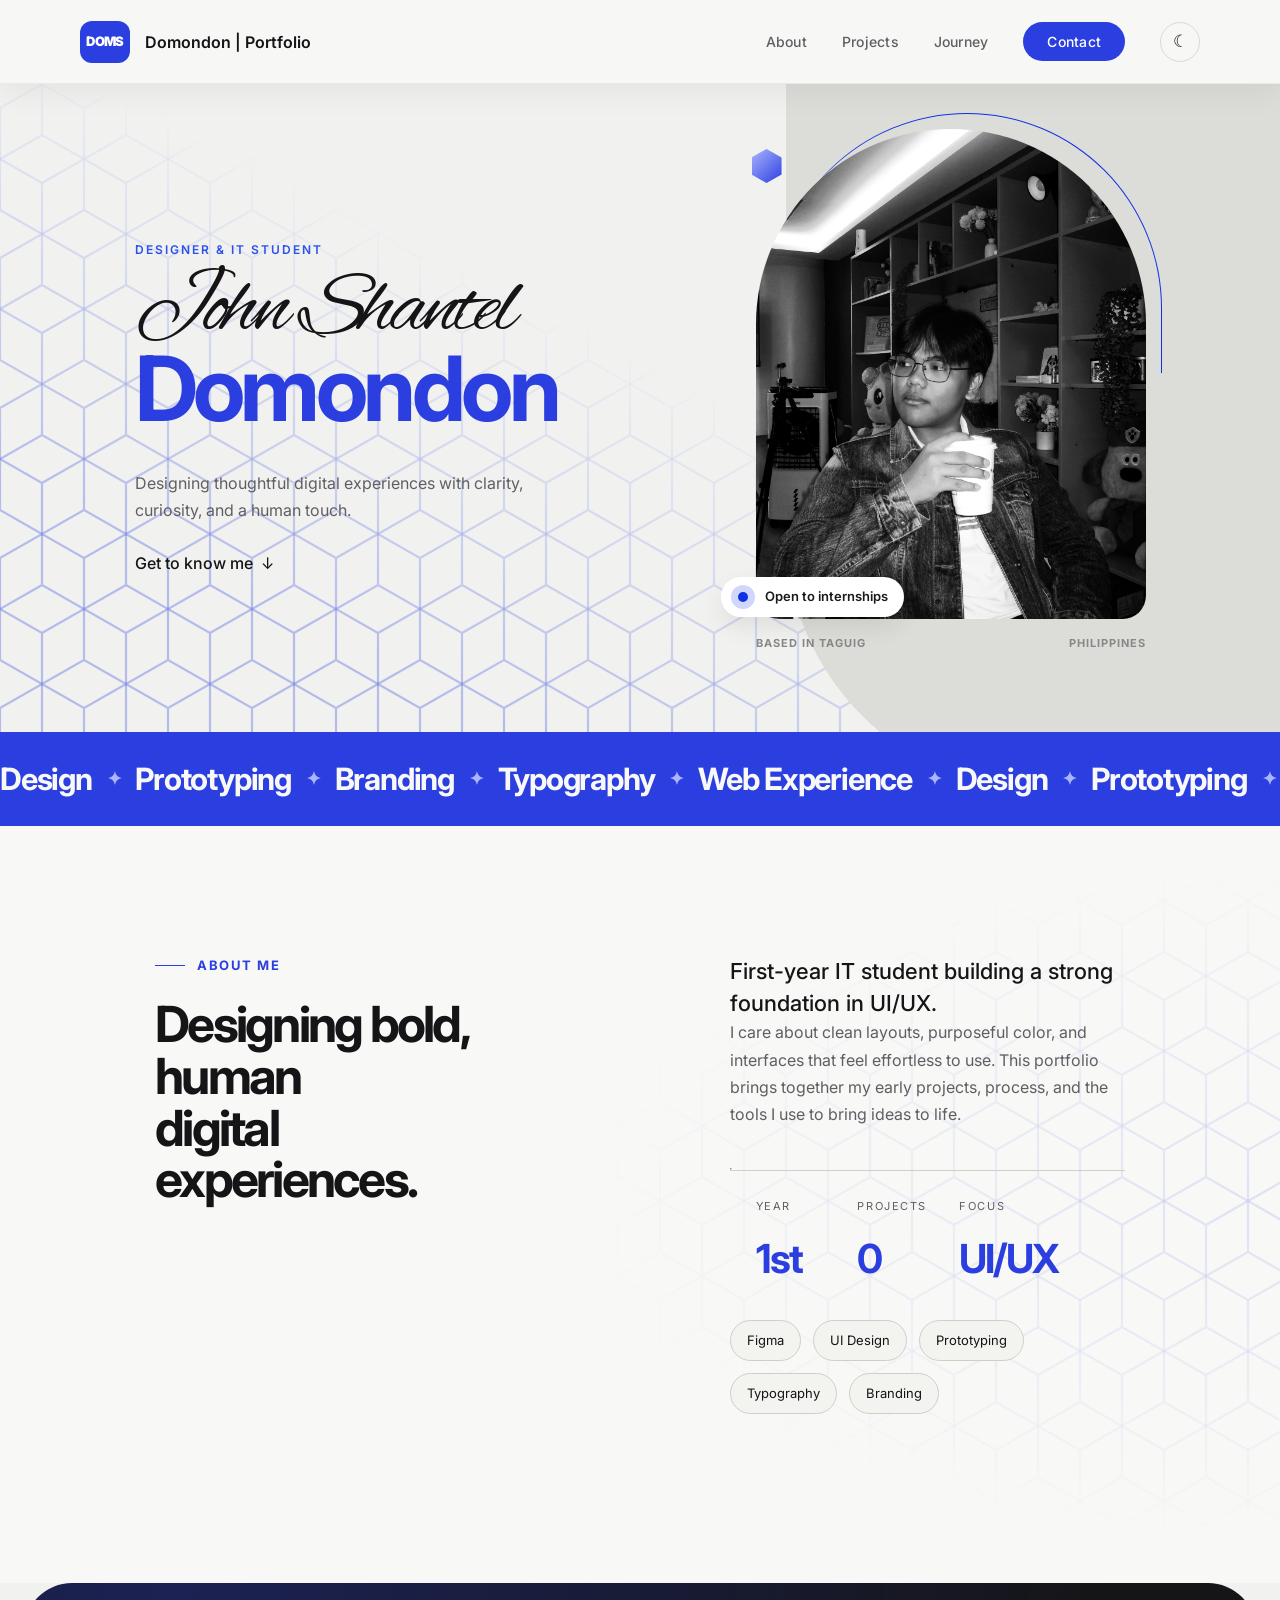
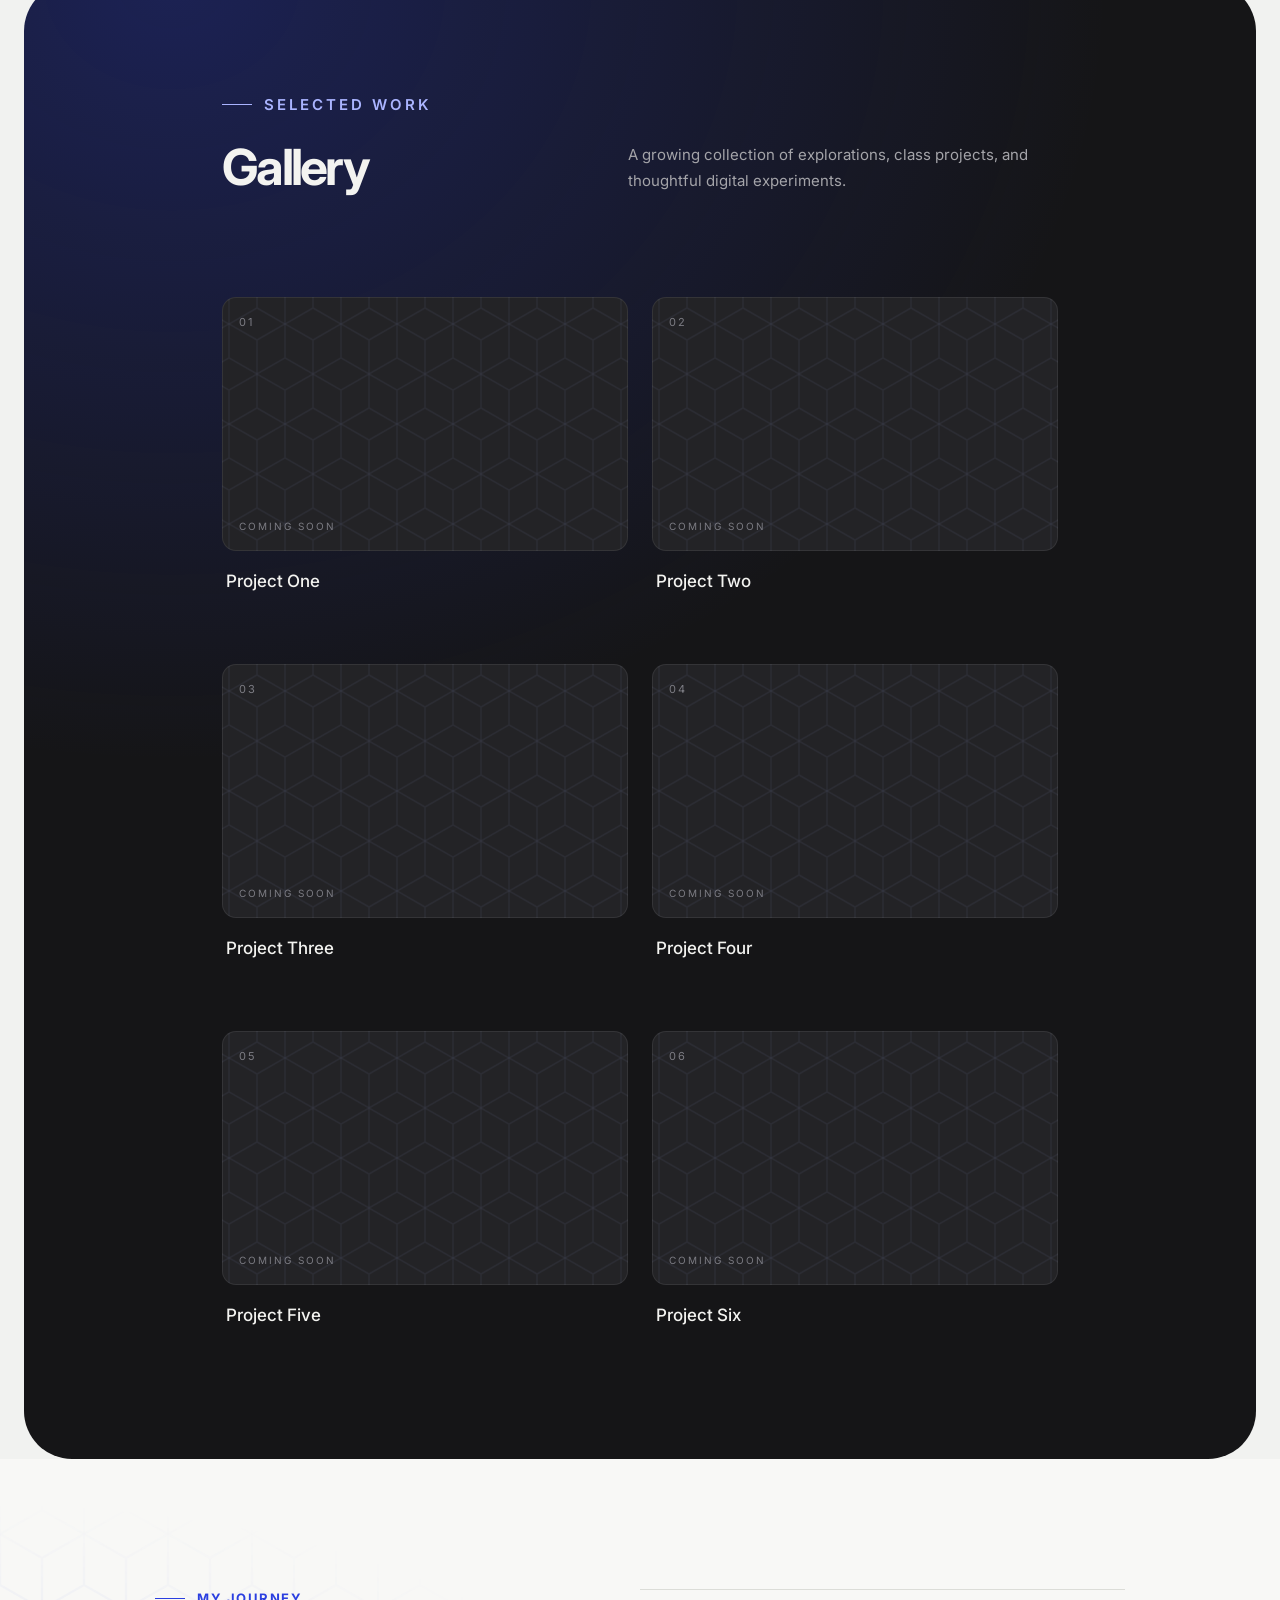
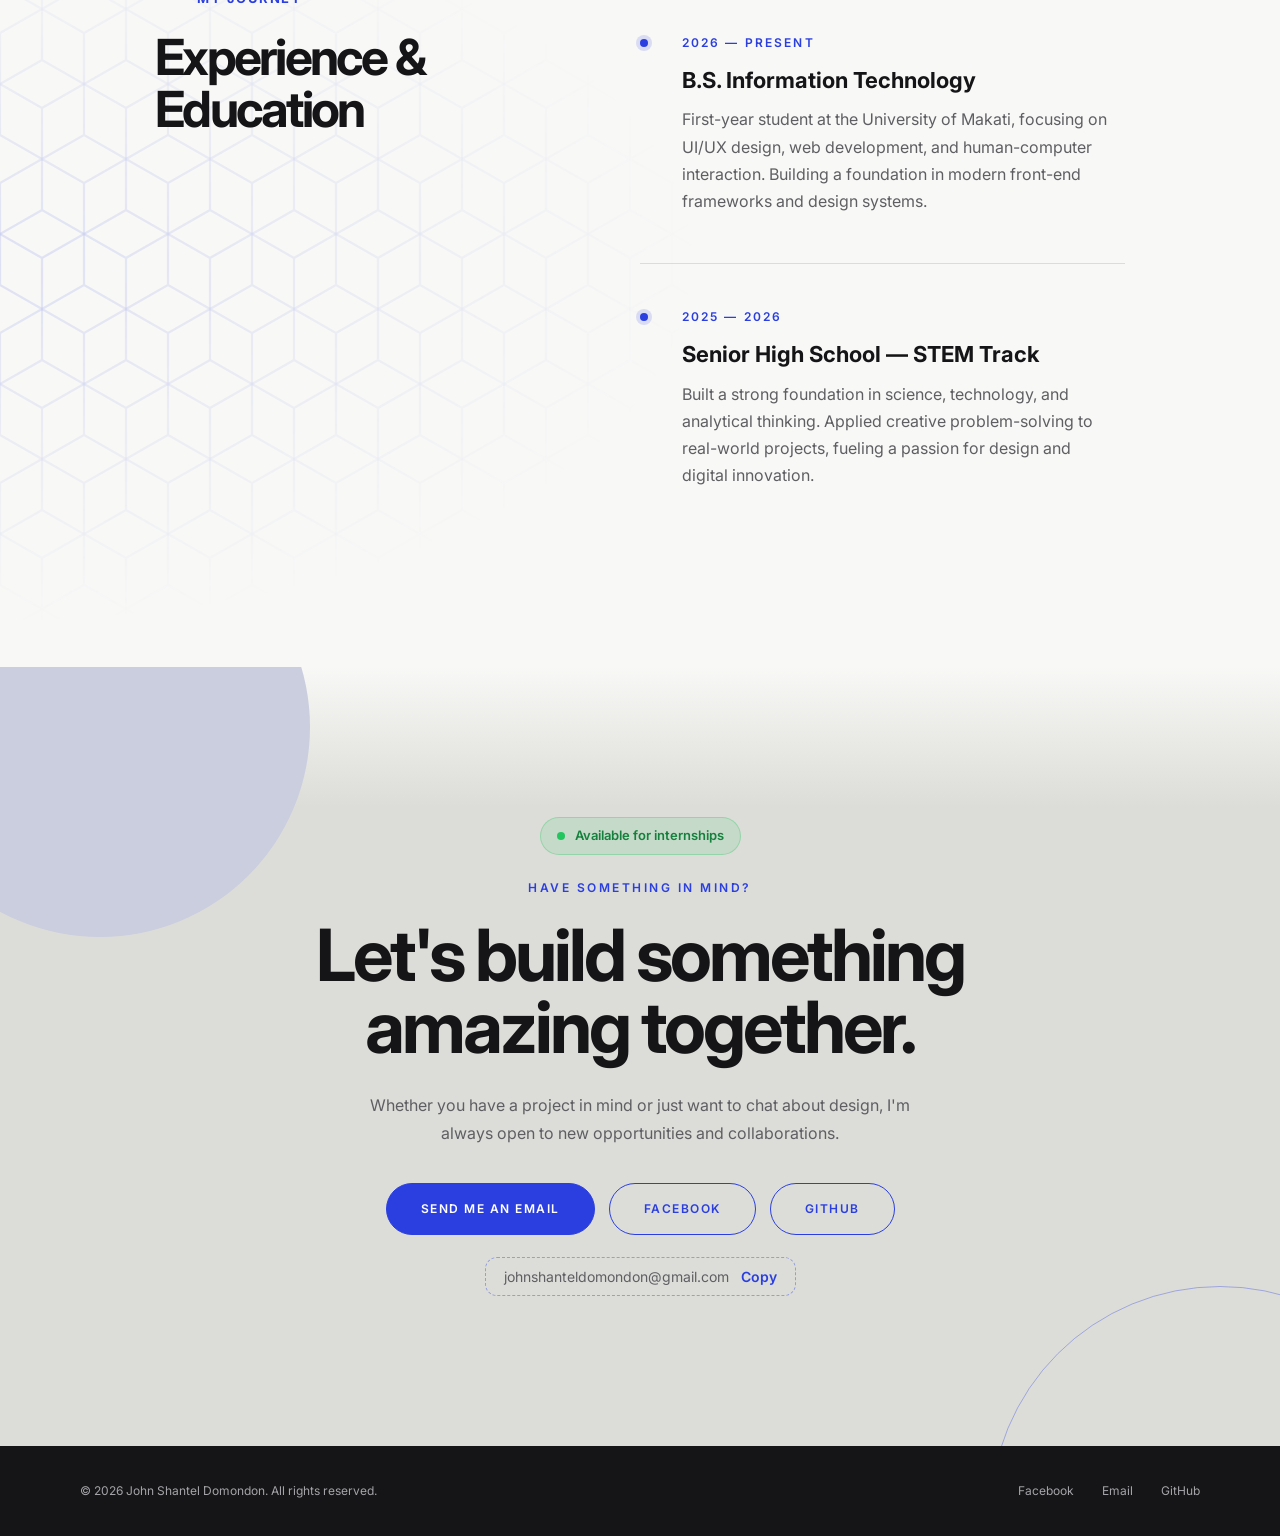
==== commit f8238ebe: "minor changes" ====
--- a/index.html
+++ b/index.html
@@ -15,7 +15,7 @@
 <body>
     <header class="main">
         <div class="logo-wrapper">
-            <div class="logo-badge">DOM.</div>
+            <div class="logo-badge">DOMS</div>
             <a href="#" class="logo-name">Domondon | Portfolio</a>
         </div>
         
--- a/style.css
+++ b/style.css
@@ -57,7 +57,7 @@
 
 .logo-badge {
     display: flex;
-    width: 42px;
+    width: 50px;
     height: 42px;
     align-items: center;
     justify-content: center;
@@ -1256,7 +1256,7 @@
     0%   { box-shadow: 0 0 0 0 rgba(34, 197, 94, 0.55); }
     70%  { box-shadow: 0 0 0 9px rgba(34, 197, 94, 0); }
     100% { box-shadow: 0 0 0 0 rgba(34, 197, 94, 0); }
-}
+}   
 
 .copy-email {
     margin-top: 22px;
--- a/style.css
+++ b/style.css
@@ -57,7 +57,7 @@
 
 .logo-badge {
     display: flex;
-    width: 42px;
+    width: 50px;
     height: 42px;
     align-items: center;
     justify-content: center;
@@ -1256,7 +1256,7 @@
     0%   { box-shadow: 0 0 0 0 rgba(34, 197, 94, 0.55); }
     70%  { box-shadow: 0 0 0 9px rgba(34, 197, 94, 0); }
     100% { box-shadow: 0 0 0 0 rgba(34, 197, 94, 0); }
-}
+}   
 
 .copy-email {
     margin-top: 22px;
--- a/darkmode.css
+++ b/darkmode.css
@@ -135,7 +135,7 @@
 }
 
 /* ---------- Skills banner ---------- */
-[data-theme="dark"] .skills-banner { background-color: var(--red); }
+[data-theme="dark"] .skills-banner { background-color:  var(--red); }
 [data-theme="dark"] .star { color: #FFD0D3; }
 
 /* ---------- About + Journey ---------- */
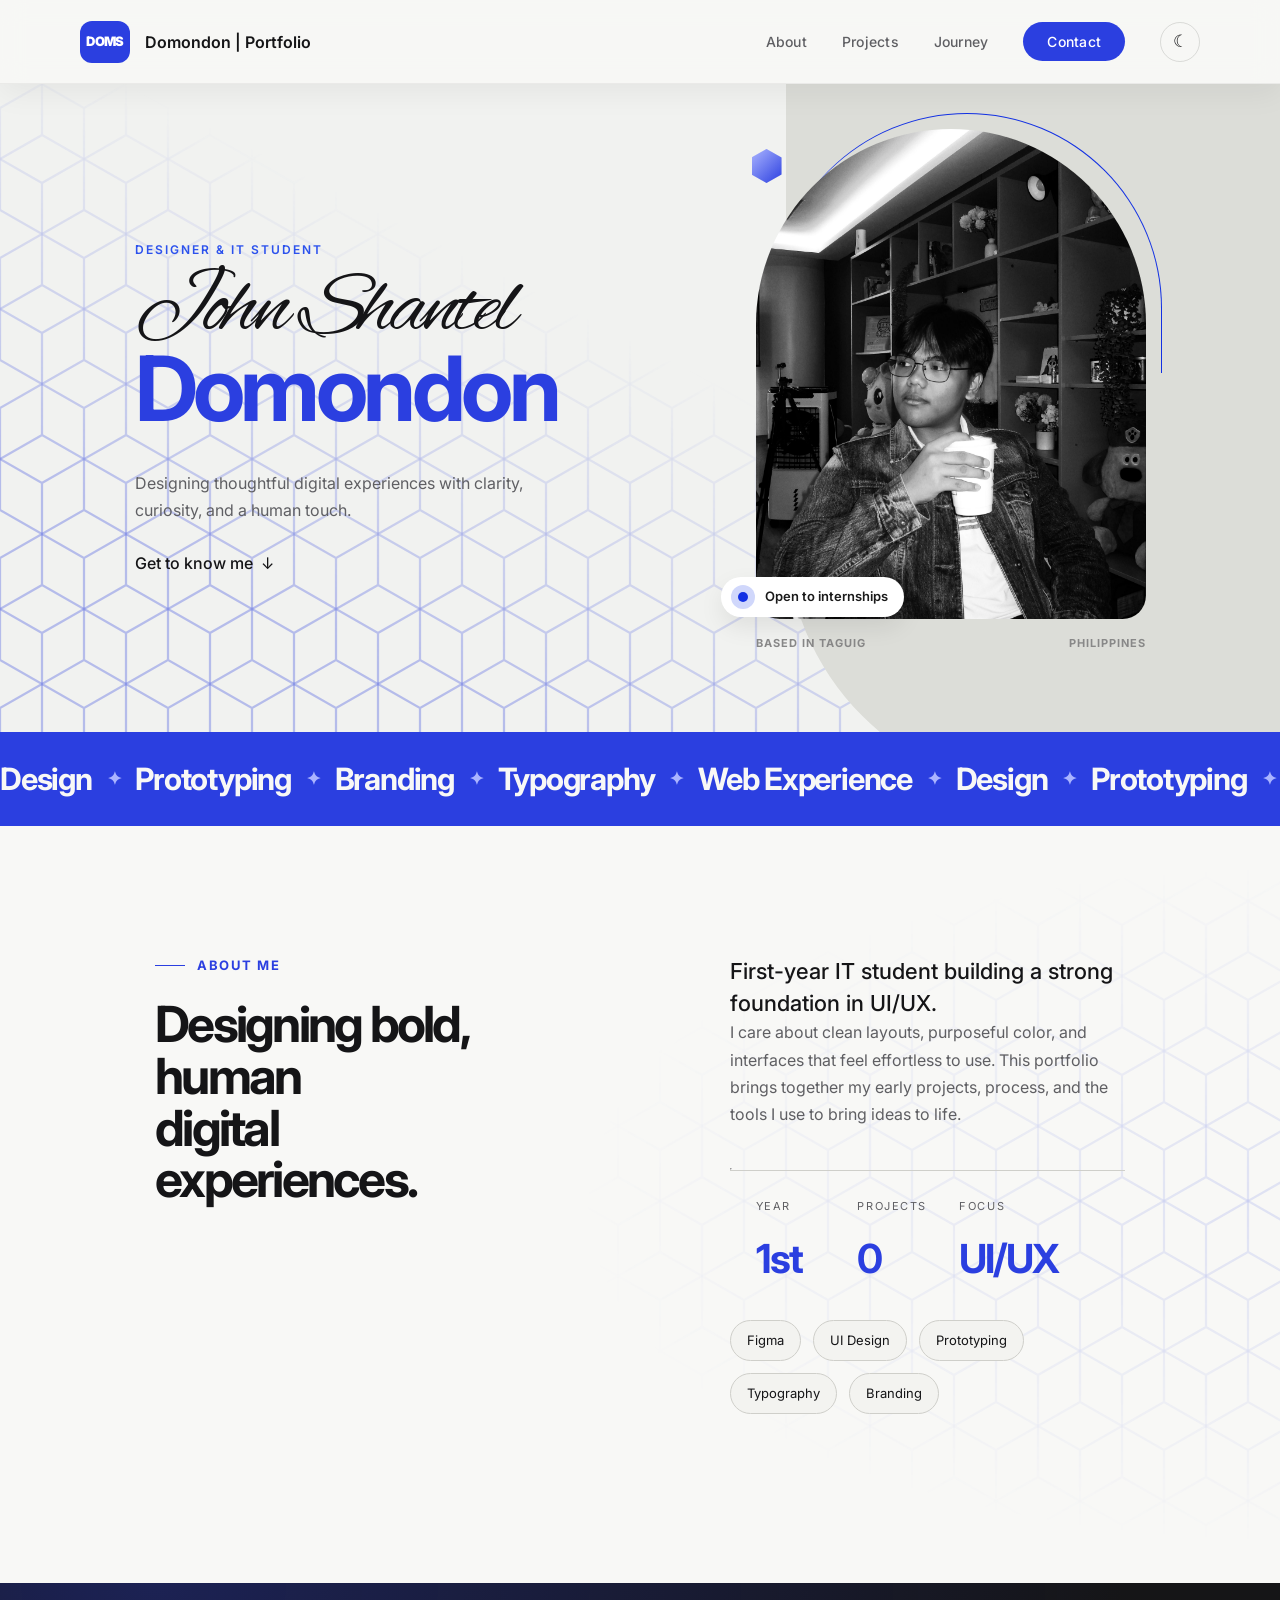
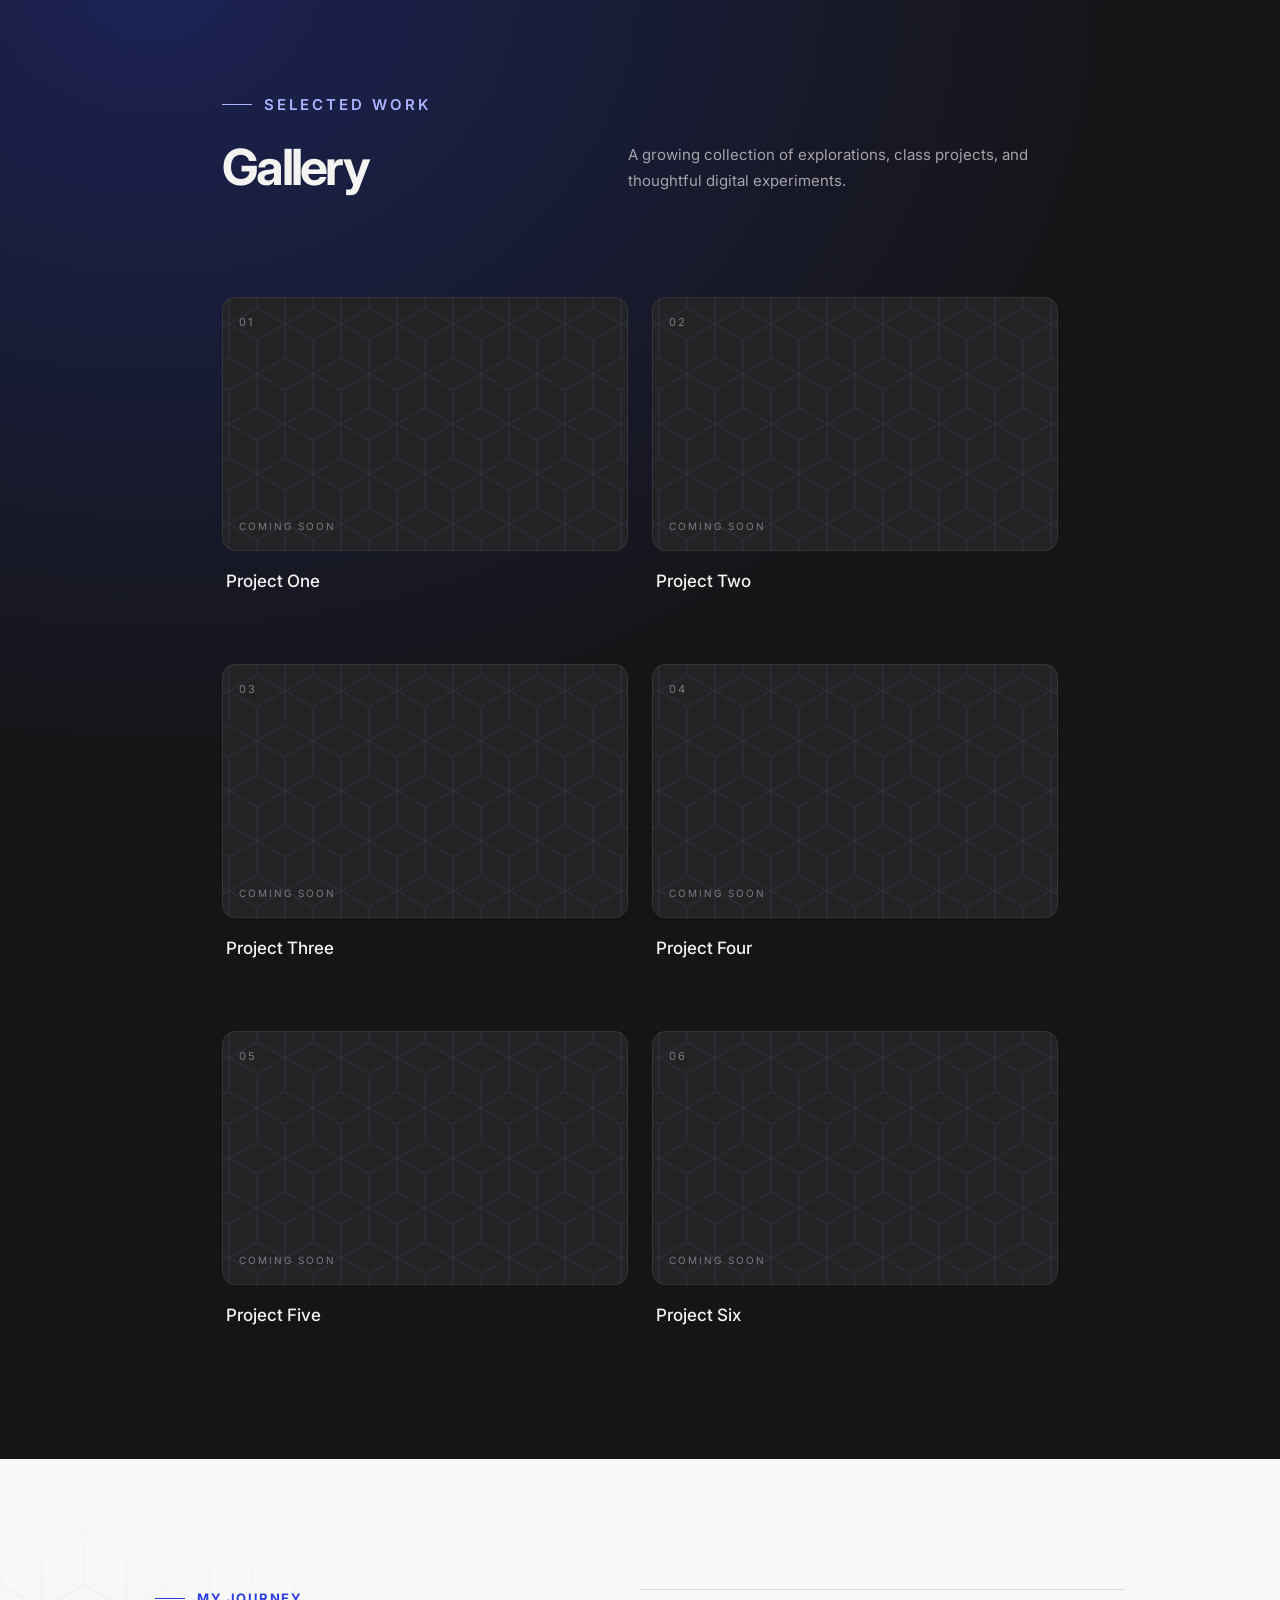
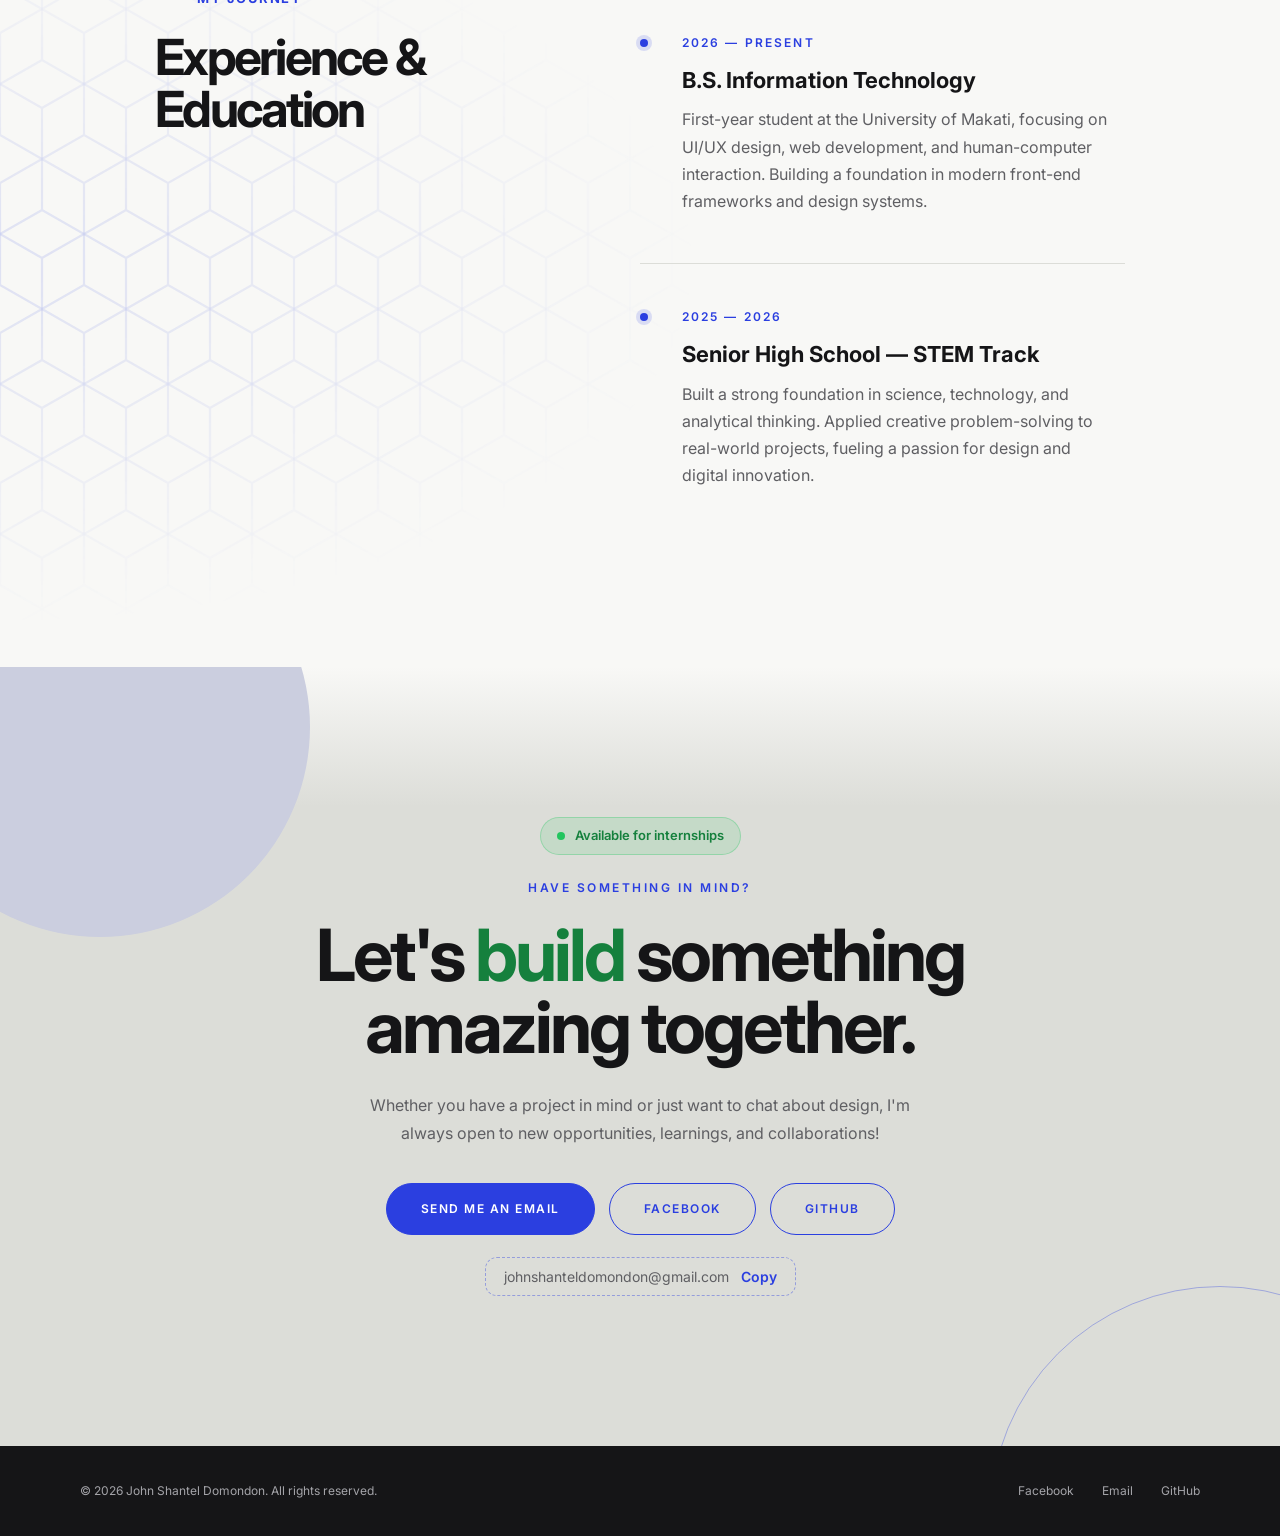
==== commit 579c9493: "updates" ====
--- a/index.html
+++ b/index.html
@@ -291,13 +291,16 @@
         </div>
 
         <span class="contact-label">HAVE SOMETHING IN MIND?</span>
-        <h2 class="contact-title">Let's build something<br>amazing together.</h2>
+        <h2 class="contact-title">Let's <span class="build-text">build</span> something<br>amazing together.</h2>
         <p class="contact-text">
-            Whether you have a project in mind or just want to chat about design, I'm always open to new opportunities and collaborations.
+            Whether you have a project in mind or just want to chat about design, I'm always open to new opportunities, learnings, and collaborations!  
         </p>
 
-        <div class="contact-actions">
-            <a href="mailto:johnshanteldomondon@gmail.com" class="contact-cta">SEND ME AN EMAIL</a>
+        <div class="contact-actions"><a href="https://mail.google.com/mail/?view=cm&fs=1&to=johnshanteldomondon@gmail.com&su=Hello%20Domondon"
+                class="contact-cta"
+                target="_blank"
+                rel="noopener noreferrer">SEND ME AN EMAIL</a>
+
             <a href="https://www.facebook.com/johnshantel.domondon" class="contact-cta contact-cta-outline" target="_blank" rel="noopener noreferrer">FACEBOOK</a>
             <a href="https://github.com/domsblvd" class="contact-cta contact-cta-outline" target="_blank" rel="noopener noreferrer">GITHUB</a>
         </div>
@@ -312,7 +315,8 @@
     <p class="footer-copy">© 2026 John Shantel Domondon. All rights reserved.</p>
     <nav class="footer-links">
         <a href="https://www.facebook.com/johnshantel.domondon" target="_blank" rel="noopener noreferrer">Facebook</a>
-        <a href="mailto:johnshanteldomondon@gmail.com">Email</a>
+        <a href="https://mail.google.com/mail/?view=cm&fs=1&to=johnshanteldomondon@gmail.com"
+   target="_blank" rel="noopener noreferrer">Email</a>
         <a href="https://github.com/domsblvd" target="_blank" rel="noopener noreferrer">GitHub</a>
     </nav>
 </footer>
--- a/style.css
+++ b/style.css
@@ -686,7 +686,6 @@
     transform: translateY(-2px); /* Adds a premium subtle lift */
 }
 
-
 .projects-section {
     display: flex;
     padding: 109.45px 79.6px;
@@ -1057,10 +1056,7 @@
     color: #2B3FE0;
 }
 
-.projects-section {
-    border-radius: 48px;
-    margin: 0 24px;
-}
+
 
 /* --- CONTACT SECTION --- */
 .contact-section {
@@ -1281,6 +1277,9 @@
     border-color: #2B3FE0;
 }
 
+.build-text{
+    color: #15803D;
+}
 
 /* ---------- Tablet & phone ---------- */
 @media (max-width: 900px) {
--- a/style.css
+++ b/style.css
@@ -686,7 +686,6 @@
     transform: translateY(-2px); /* Adds a premium subtle lift */
 }
 
-
 .projects-section {
     display: flex;
     padding: 109.45px 79.6px;
@@ -1057,10 +1056,7 @@
     color: #2B3FE0;
 }
 
-.projects-section {
-    border-radius: 48px;
-    margin: 0 24px;
-}
+
 
 /* --- CONTACT SECTION --- */
 .contact-section {
@@ -1281,6 +1277,9 @@
     border-color: #2B3FE0;
 }
 
+.build-text{
+    color: #15803D;
+}
 
 /* ---------- Tablet & phone ---------- */
 @media (max-width: 900px) {
--- a/darkmode.css
+++ b/darkmode.css
@@ -281,6 +281,15 @@
 [data-theme="dark"] .site-footer { background: #0A0A0B; }
 [data-theme="dark"] .footer-links a:hover { color: var(--red-soft); }
 
+[data-theme="dark"] .build-text {
+    color: #4ADE80;
+}
+
+[data-theme="dark"] .build-text {
+    color: #4ADE80;
+    text-shadow: 0 0 24px rgba(74, 222, 128, 0.35);
+}
+
 /* ---------- Small screens ---------- */
 @media (max-width: 560px) {
     .theme-toggle { width: 34px; height: 34px; font-size: 15px; }
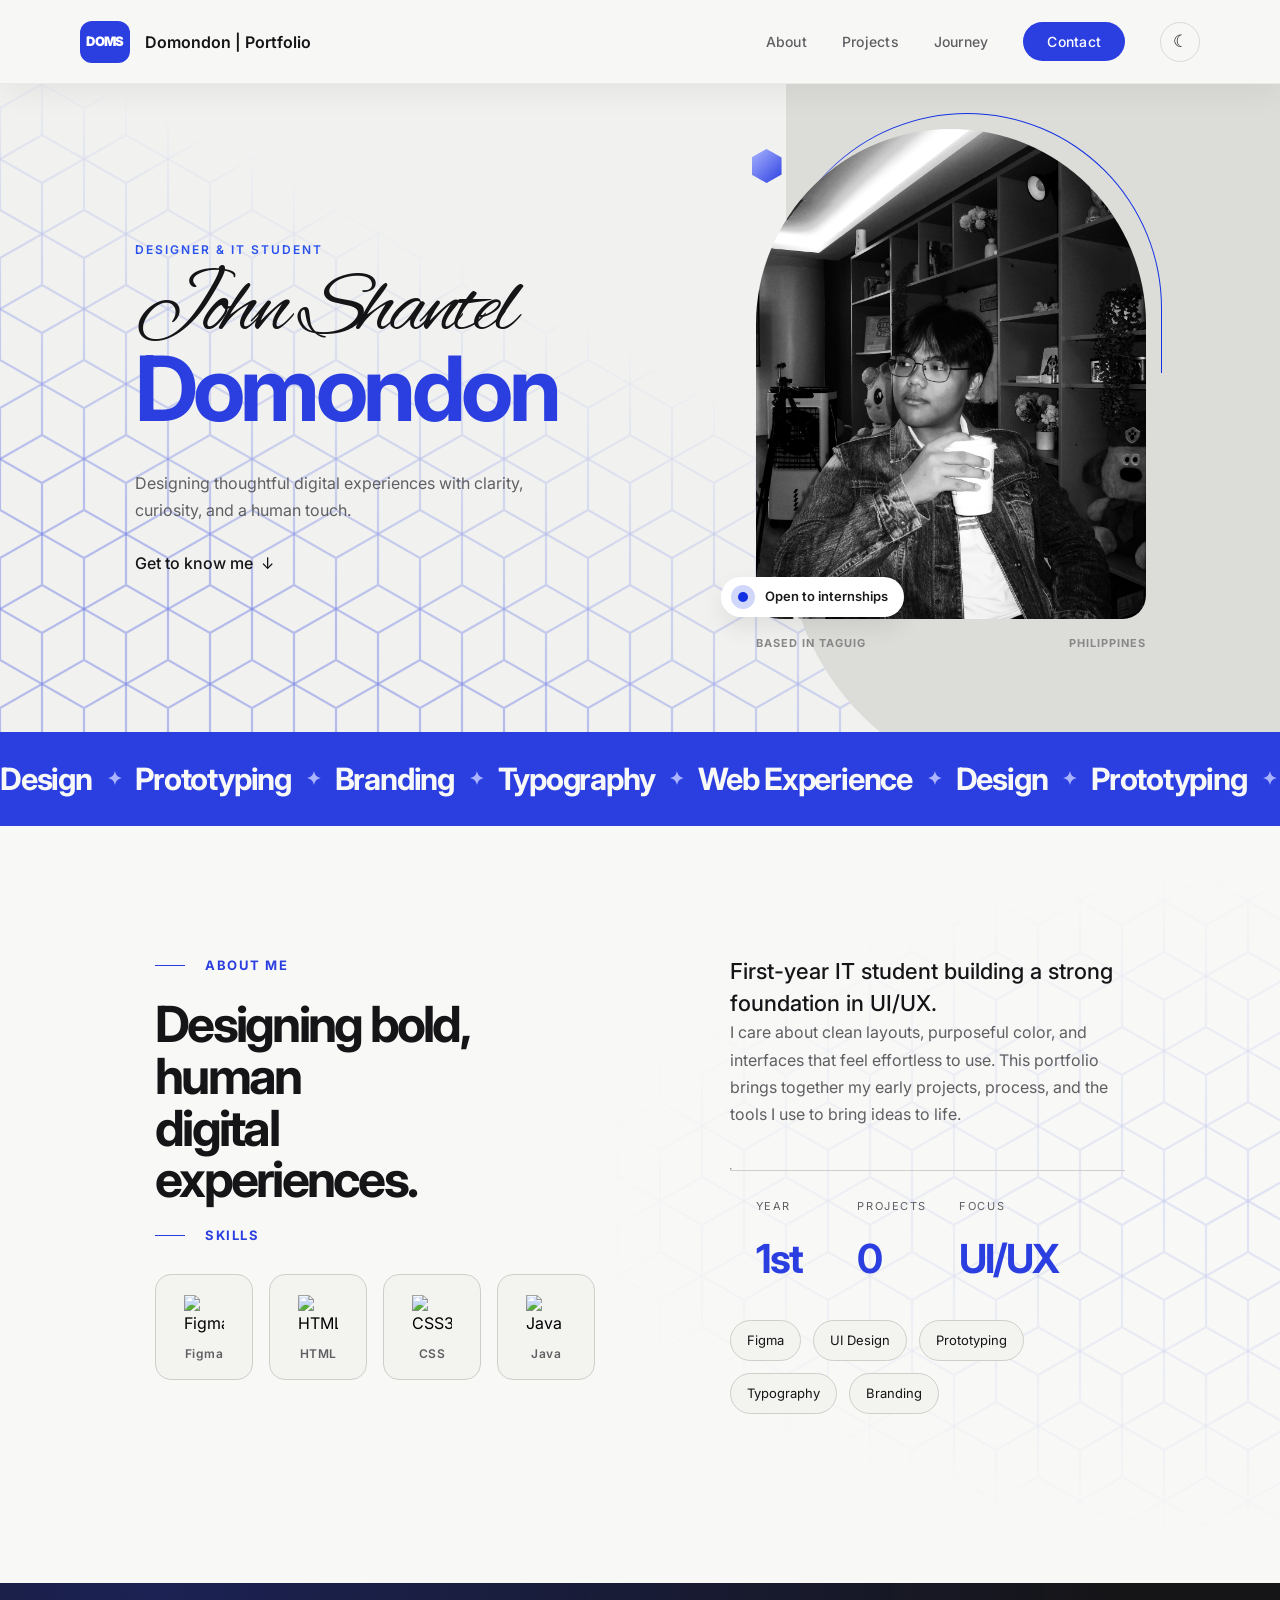
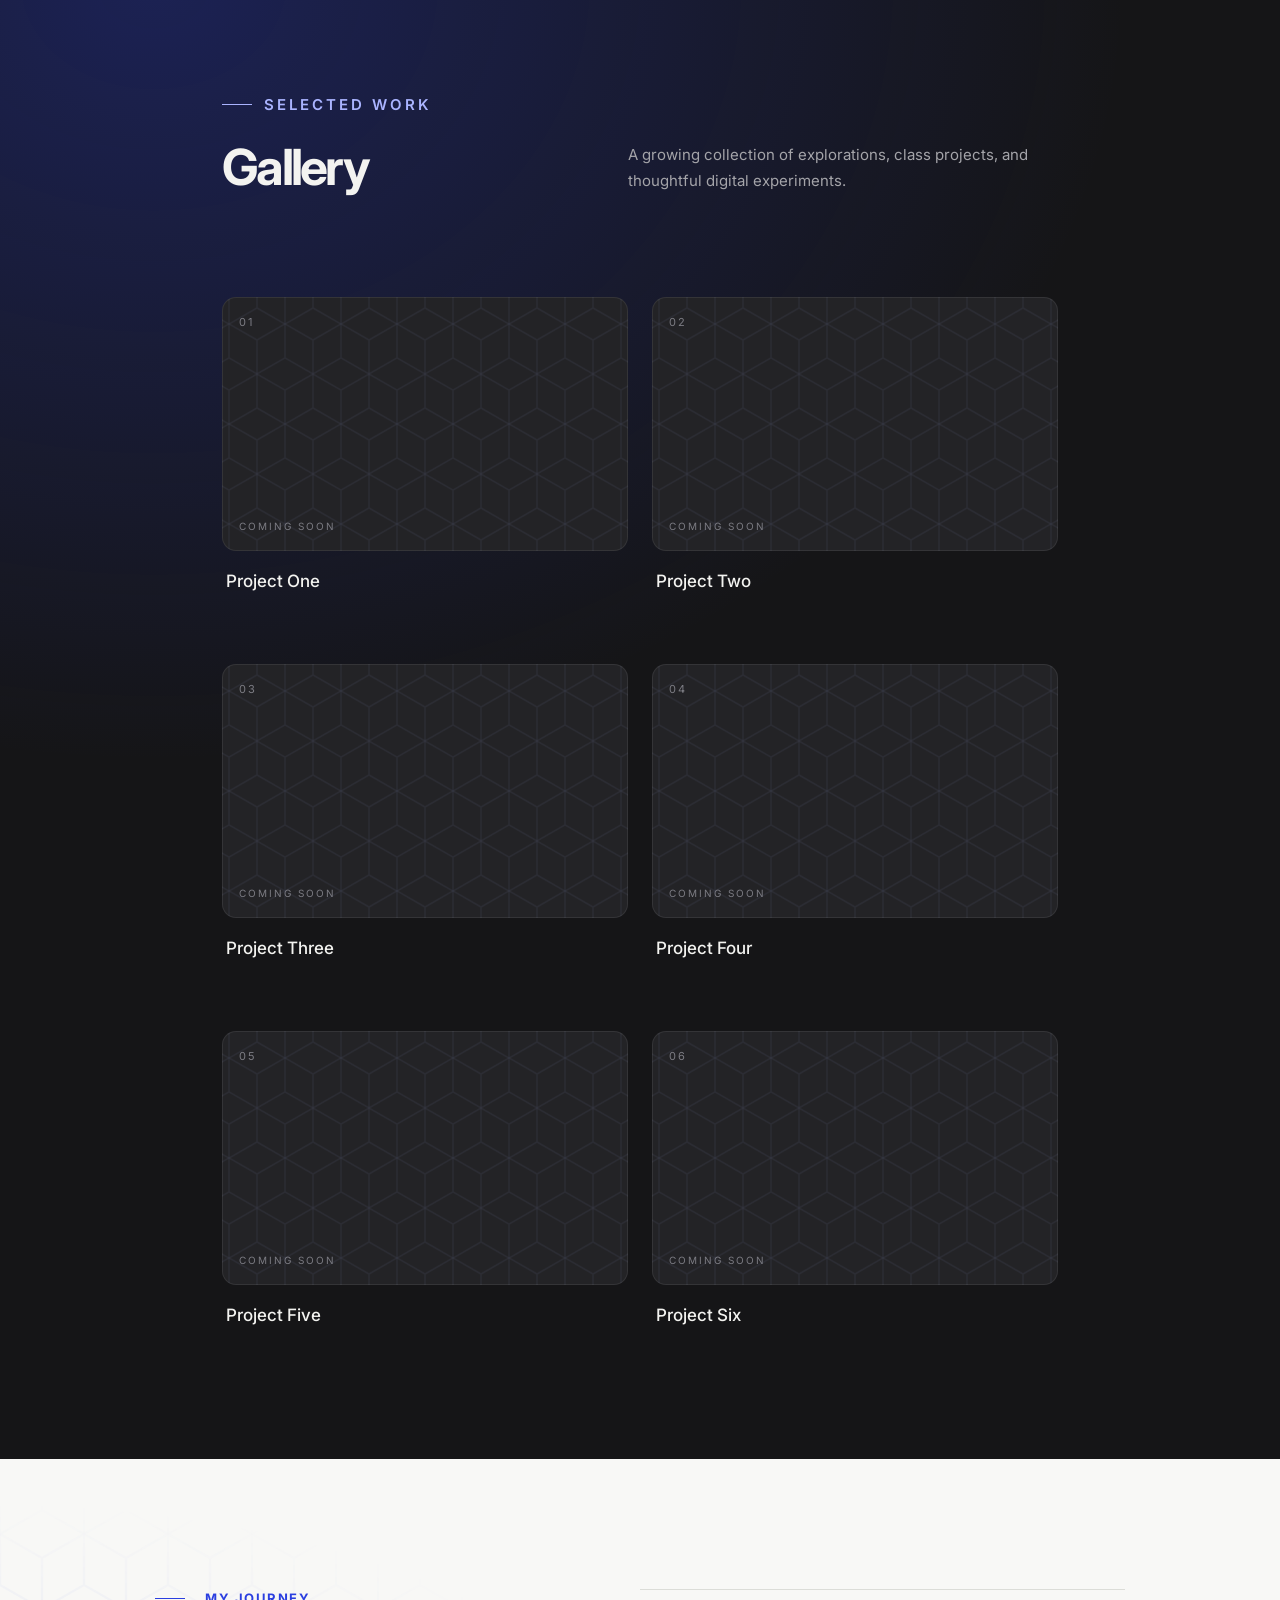
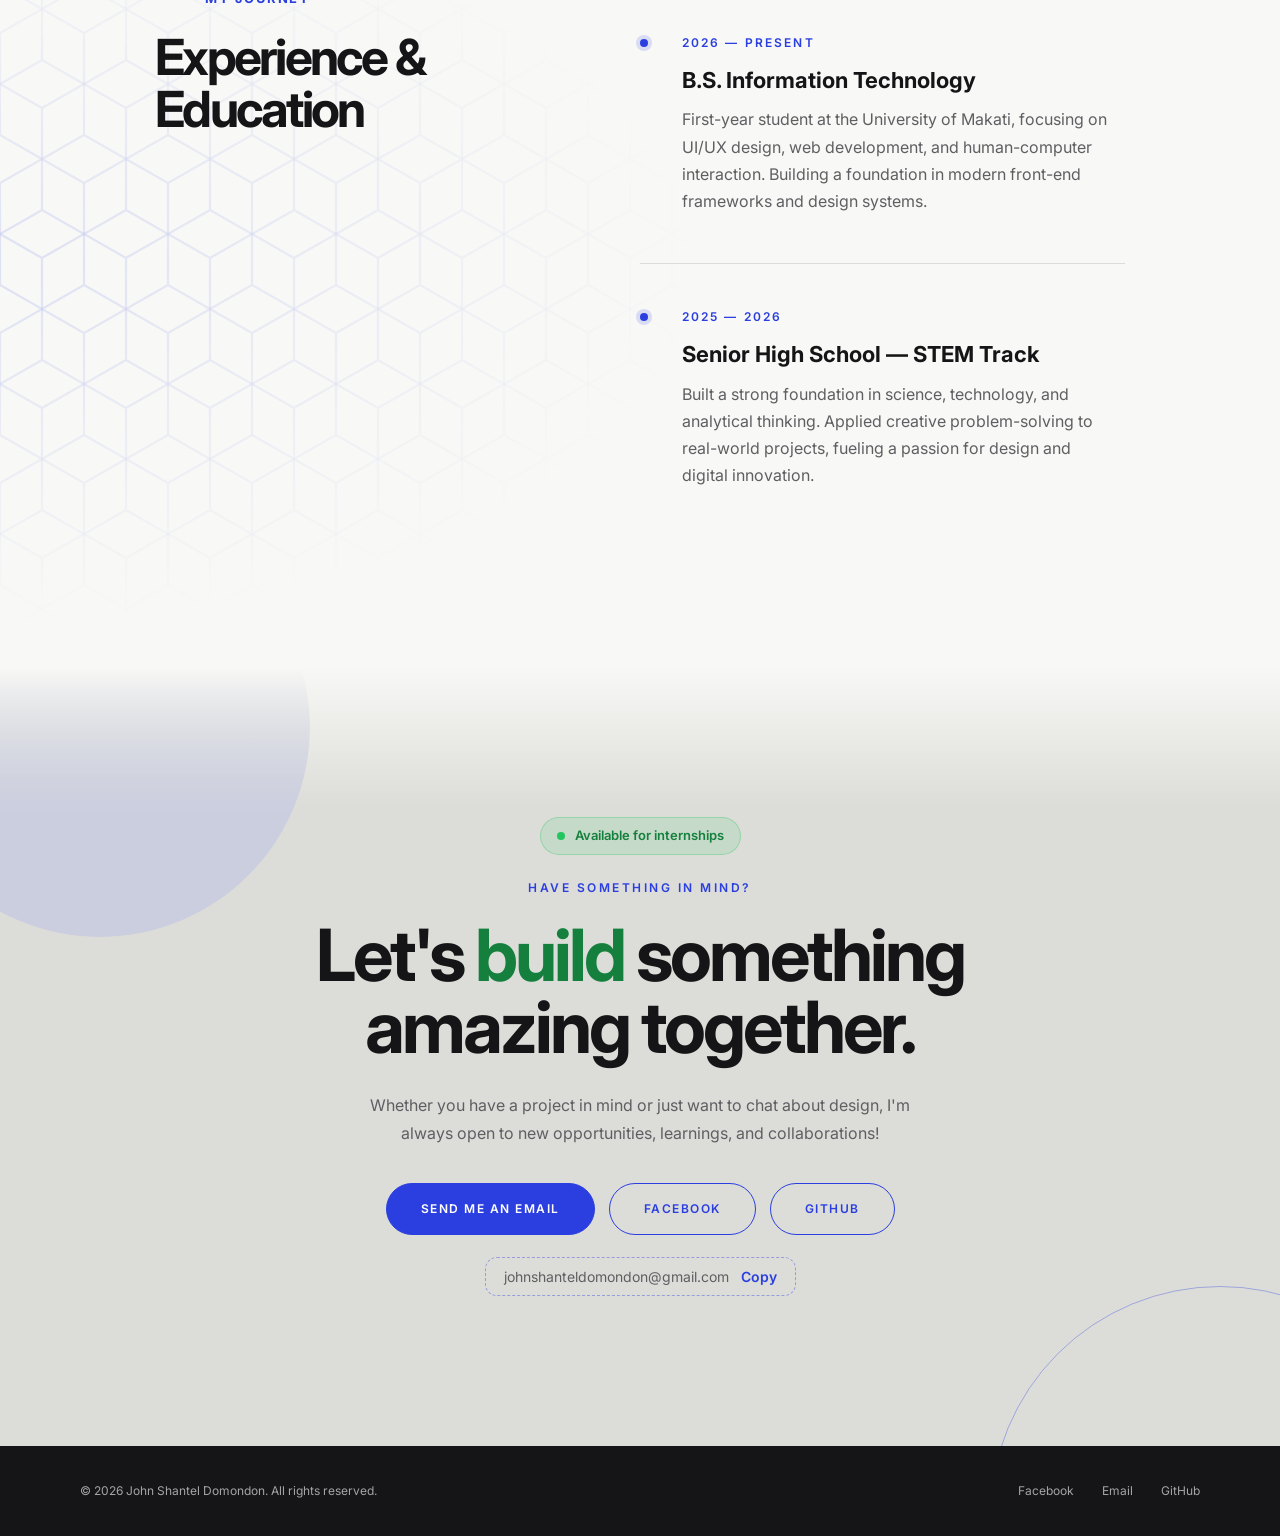
==== commit 1ba0c8de: "added new features: skills" ====
--- a/index.html
+++ b/index.html
@@ -86,16 +86,40 @@
 <section class="about-section" id="about">
     <div class="about-container">
         
-        <!-- Left Column: Large Heading -->
-        <div class="about-left">
-            <div class="section-label">
-                <span class="label-line"></span> ABOUT ME
-            </div>
-            <h2 class="about-left-text">Designing bold,<br>human<br>digital<br>experiences.</h2>
-        </div>
-
-        <!-- Right Column: Details, Stats, and Tags -->
-        <div class="about-right">
+     <!-- Left Column: Large Heading -->
+<div class="about-left">
+    <div class="section-label">
+        <span class="label-line"></span> ABOUT ME
+    </div>
+    <h2 class="about-left-text">Designing bold,<br>human<br>digital<br>experiences.</h2>
+
+    <div class="skill-label">
+        <span class="label-line"></span> SKILLS
+    </div>
+
+    <!-- Skill logos now live INSIDE .about-left -->
+    <div class="skill-logos">
+        <div class="skill-logo">
+            <img src="https://cdn.jsdelivr.net/gh/devicons/devicon@latest/icons/figma/figma-original.svg" alt="Figma logo">
+            <span>Figma</span>
+        </div>
+        <div class="skill-logo">
+            <img src="https://cdn.jsdelivr.net/gh/devicons/devicon@latest/icons/html5/html5-original.svg" alt="HTML5 logo">
+            <span>HTML</span>
+        </div>
+        <div class="skill-logo">
+            <img src="https://cdn.jsdelivr.net/gh/devicons/devicon@latest/icons/css3/css3-original.svg" alt="CSS3 logo">
+            <span>CSS</span>
+        </div>
+        <div class="skill-logo">
+            <img src="https://cdn.jsdelivr.net/gh/devicons/devicon@latest/icons/java/java-original.svg" alt="Java logo">
+            <span>Java</span>
+        </div>
+    </div>
+</div>
+
+<!-- Right Column: Details, Stats, and Tags -->
+<div class="about-right">
             <h2 class="about-right1">First-year IT student building a strong foundation in UI/UX.</h2>
             
         <div class="about-right2"> 
@@ -307,7 +331,8 @@
          <button class="copy-email" id="copyEmail" data-email="johnshanteldomondon@gmail.com">
         johnshanteldomondon@gmail.com<span>Copy</span>
             </button>
-
+            
+            
     </div>
 </section>
 
--- a/style.css
+++ b/style.css
@@ -539,7 +539,7 @@
 .section-label {
     display: flex;
     align-items: center;
-    gap: 12px;
+    gap: 20px;
     color: #2B3FE0; /* Your Brand Blue */
     font-size: 13px;
     font-weight: 700;
@@ -552,6 +552,65 @@
     width: 30px;
     height: 1px;
     background-color: #2B3FE0;
+}
+
+.skill-label {
+    display: flex;
+    align-items: center;
+    gap: 20px;
+    color: #2B3FE0; /* Your Brand Blue */
+    font-size: 13px;
+    font-weight: 700;
+    letter-spacing: 1.5px;
+    text-transform: uppercase;
+    margin-bottom: 24px;
+    padding-top: 20px;
+}
+
+/* --- SKILL LOGOS --- */
+.skill-logos {
+    display: grid;
+    grid-template-columns: repeat(4, 1fr);
+    gap: 16px;
+    width: 100%;
+    max-width: 440px;
+}
+
+.skill-logo {
+    display: flex;
+    flex-direction: column;
+    align-items: center;
+    gap: 10px;
+    padding: 20px 8px 16px;
+    border: 1px solid #CFCFCA;
+    border-radius: 16px;
+    background: #F3F3F0;
+    transition: transform 0.3s ease, border-color 0.3s ease, box-shadow 0.3s ease;
+    margin-top: 4px;
+}
+
+.skill-logo img {
+    width: 40px;
+    height: 40px;
+    object-fit: contain;
+}
+
+.skill-logo span {
+    font-size: 12px;
+    font-weight: 600;
+    letter-spacing: 0.5px;
+    color: #5F5F63;
+    transition: color 0.3s ease;
+}
+
+.skill-logo:hover {
+    transform: translateY(-4px);
+    border-color: #2B3FE0;
+    box-shadow: 0 10px 24px rgba(43, 63, 224, 0.15);
+}
+
+.skill-logo:hover span {
+    color: #2B3FE0;
 }
 
 .about-left{
@@ -1102,7 +1161,12 @@
     border-radius: 50%;
     background: #CBCEDF;
     pointer-events: none;
-}
+
+     -webkit-mask-image: linear-gradient(to bottom, transparent 36%, #000 70%);
+    mask-image: linear-gradient(to bottom, transparent 36%, #000 70%);
+}
+
+
 
 /* Outline circle, bottom-right, partly cut off */
 .contact-circle-outline {
--- a/style.css
+++ b/style.css
@@ -539,7 +539,7 @@
 .section-label {
     display: flex;
     align-items: center;
-    gap: 12px;
+    gap: 20px;
     color: #2B3FE0; /* Your Brand Blue */
     font-size: 13px;
     font-weight: 700;
@@ -552,6 +552,65 @@
     width: 30px;
     height: 1px;
     background-color: #2B3FE0;
+}
+
+.skill-label {
+    display: flex;
+    align-items: center;
+    gap: 20px;
+    color: #2B3FE0; /* Your Brand Blue */
+    font-size: 13px;
+    font-weight: 700;
+    letter-spacing: 1.5px;
+    text-transform: uppercase;
+    margin-bottom: 24px;
+    padding-top: 20px;
+}
+
+/* --- SKILL LOGOS --- */
+.skill-logos {
+    display: grid;
+    grid-template-columns: repeat(4, 1fr);
+    gap: 16px;
+    width: 100%;
+    max-width: 440px;
+}
+
+.skill-logo {
+    display: flex;
+    flex-direction: column;
+    align-items: center;
+    gap: 10px;
+    padding: 20px 8px 16px;
+    border: 1px solid #CFCFCA;
+    border-radius: 16px;
+    background: #F3F3F0;
+    transition: transform 0.3s ease, border-color 0.3s ease, box-shadow 0.3s ease;
+    margin-top: 4px;
+}
+
+.skill-logo img {
+    width: 40px;
+    height: 40px;
+    object-fit: contain;
+}
+
+.skill-logo span {
+    font-size: 12px;
+    font-weight: 600;
+    letter-spacing: 0.5px;
+    color: #5F5F63;
+    transition: color 0.3s ease;
+}
+
+.skill-logo:hover {
+    transform: translateY(-4px);
+    border-color: #2B3FE0;
+    box-shadow: 0 10px 24px rgba(43, 63, 224, 0.15);
+}
+
+.skill-logo:hover span {
+    color: #2B3FE0;
 }
 
 .about-left{
@@ -1102,7 +1161,12 @@
     border-radius: 50%;
     background: #CBCEDF;
     pointer-events: none;
-}
+
+     -webkit-mask-image: linear-gradient(to bottom, transparent 36%, #000 70%);
+    mask-image: linear-gradient(to bottom, transparent 36%, #000 70%);
+}
+
+
 
 /* Outline circle, bottom-right, partly cut off */
 .contact-circle-outline {
--- a/darkmode.css
+++ b/darkmode.css
@@ -150,6 +150,7 @@
 
 [data-theme="dark"] .section-label { color: var(--red-soft); }
 [data-theme="dark"] .label-line { background-color: var(--red-soft); }
+[data-theme="dark"] .skill-label { color: var(--red-soft); }
 
 [data-theme="dark"] .about-left-text,
 [data-theme="dark"] .about-right1,
@@ -163,6 +164,24 @@
 
 [data-theme="dark"] .stats-row { border-top-color: rgba(255, 255, 255, 0.1); }
 [data-theme="dark"] .stat-number { color: var(--red); }
+
+[data-theme="dark"] .skill-logo {
+    background: #1C1C1F;
+    border-color: rgba(255, 255, 255, 0.1);
+}
+
+[data-theme="dark"] .skill-logo span {
+    color: var(--muted);
+}
+
+[data-theme="dark"] .skill-logo:hover {
+    border-color: var(--red);
+    box-shadow: 0 10px 24px rgba(224, 52, 63, 0.25);
+}
+
+[data-theme="dark"] .skill-logo:hover span {
+    color: var(--red-soft);
+}
 
 [data-theme="dark"] .pill-tag {
     background: #1C1C1F;
